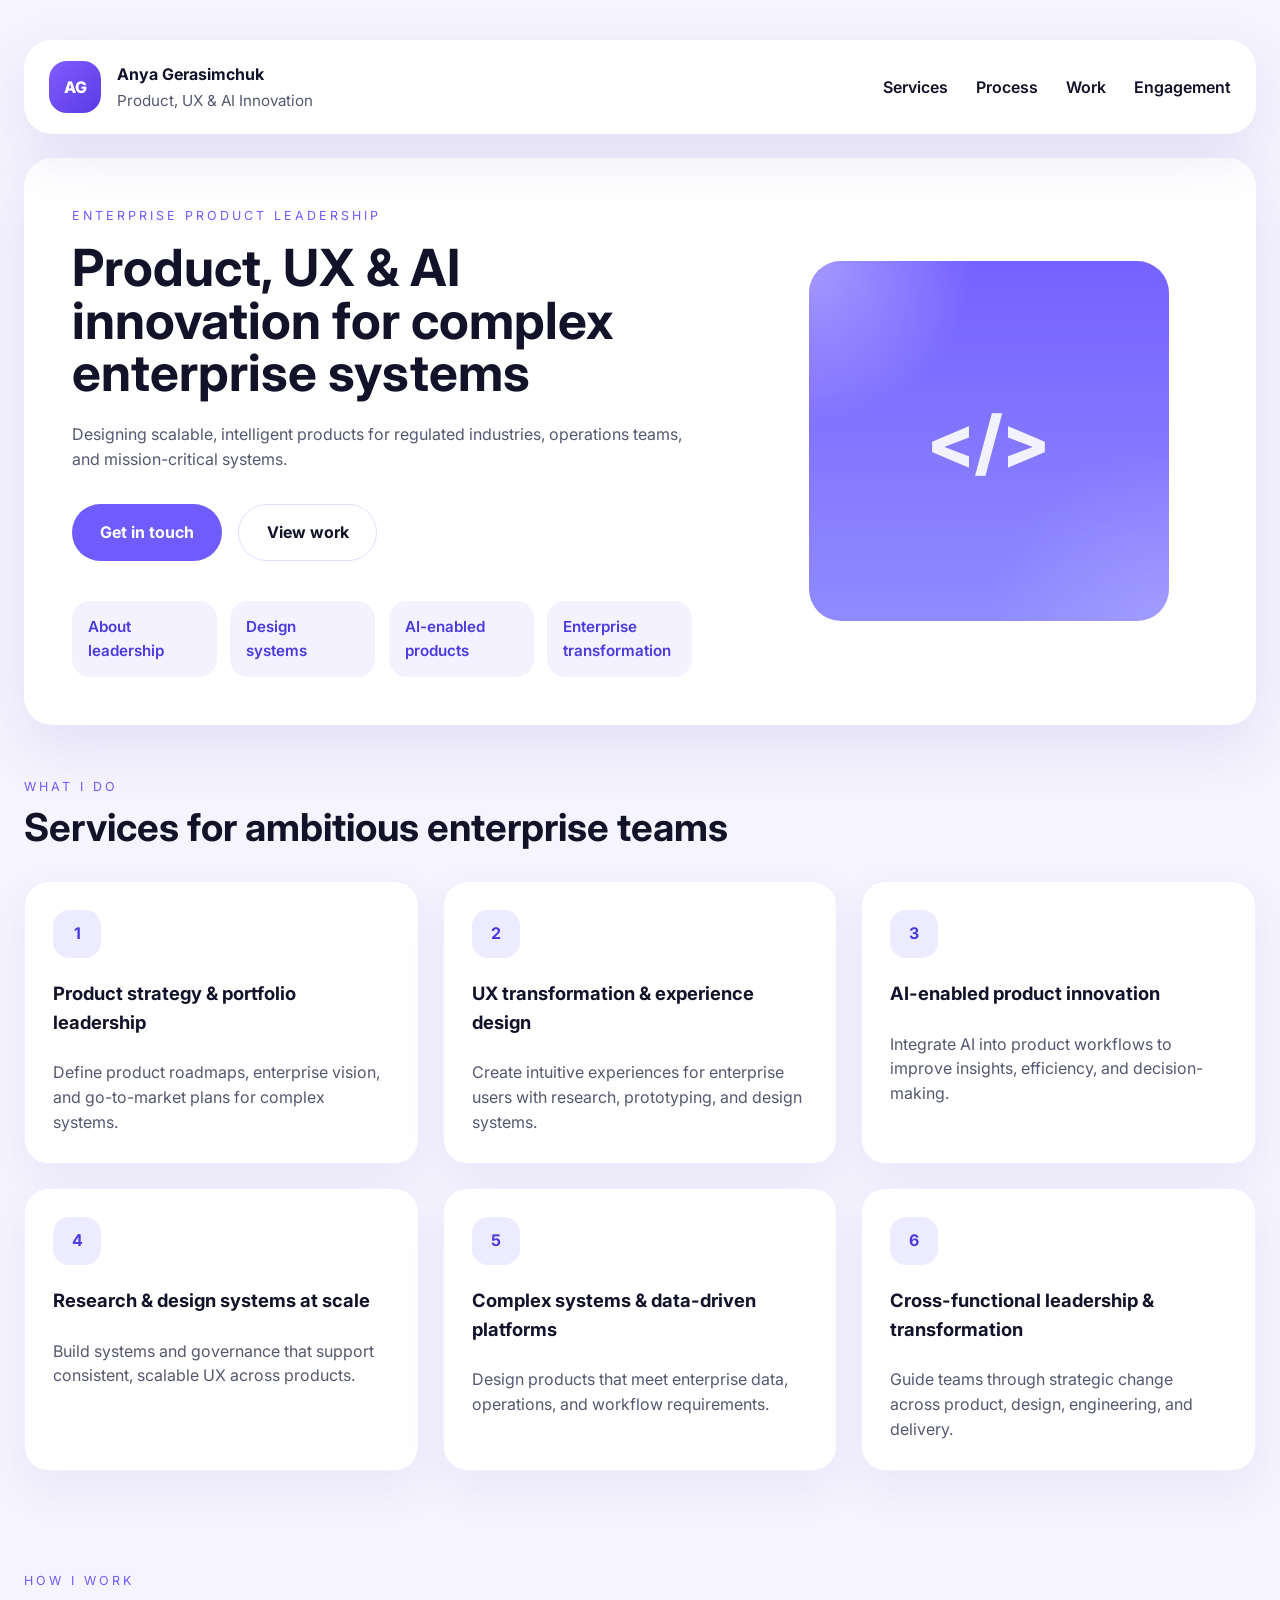
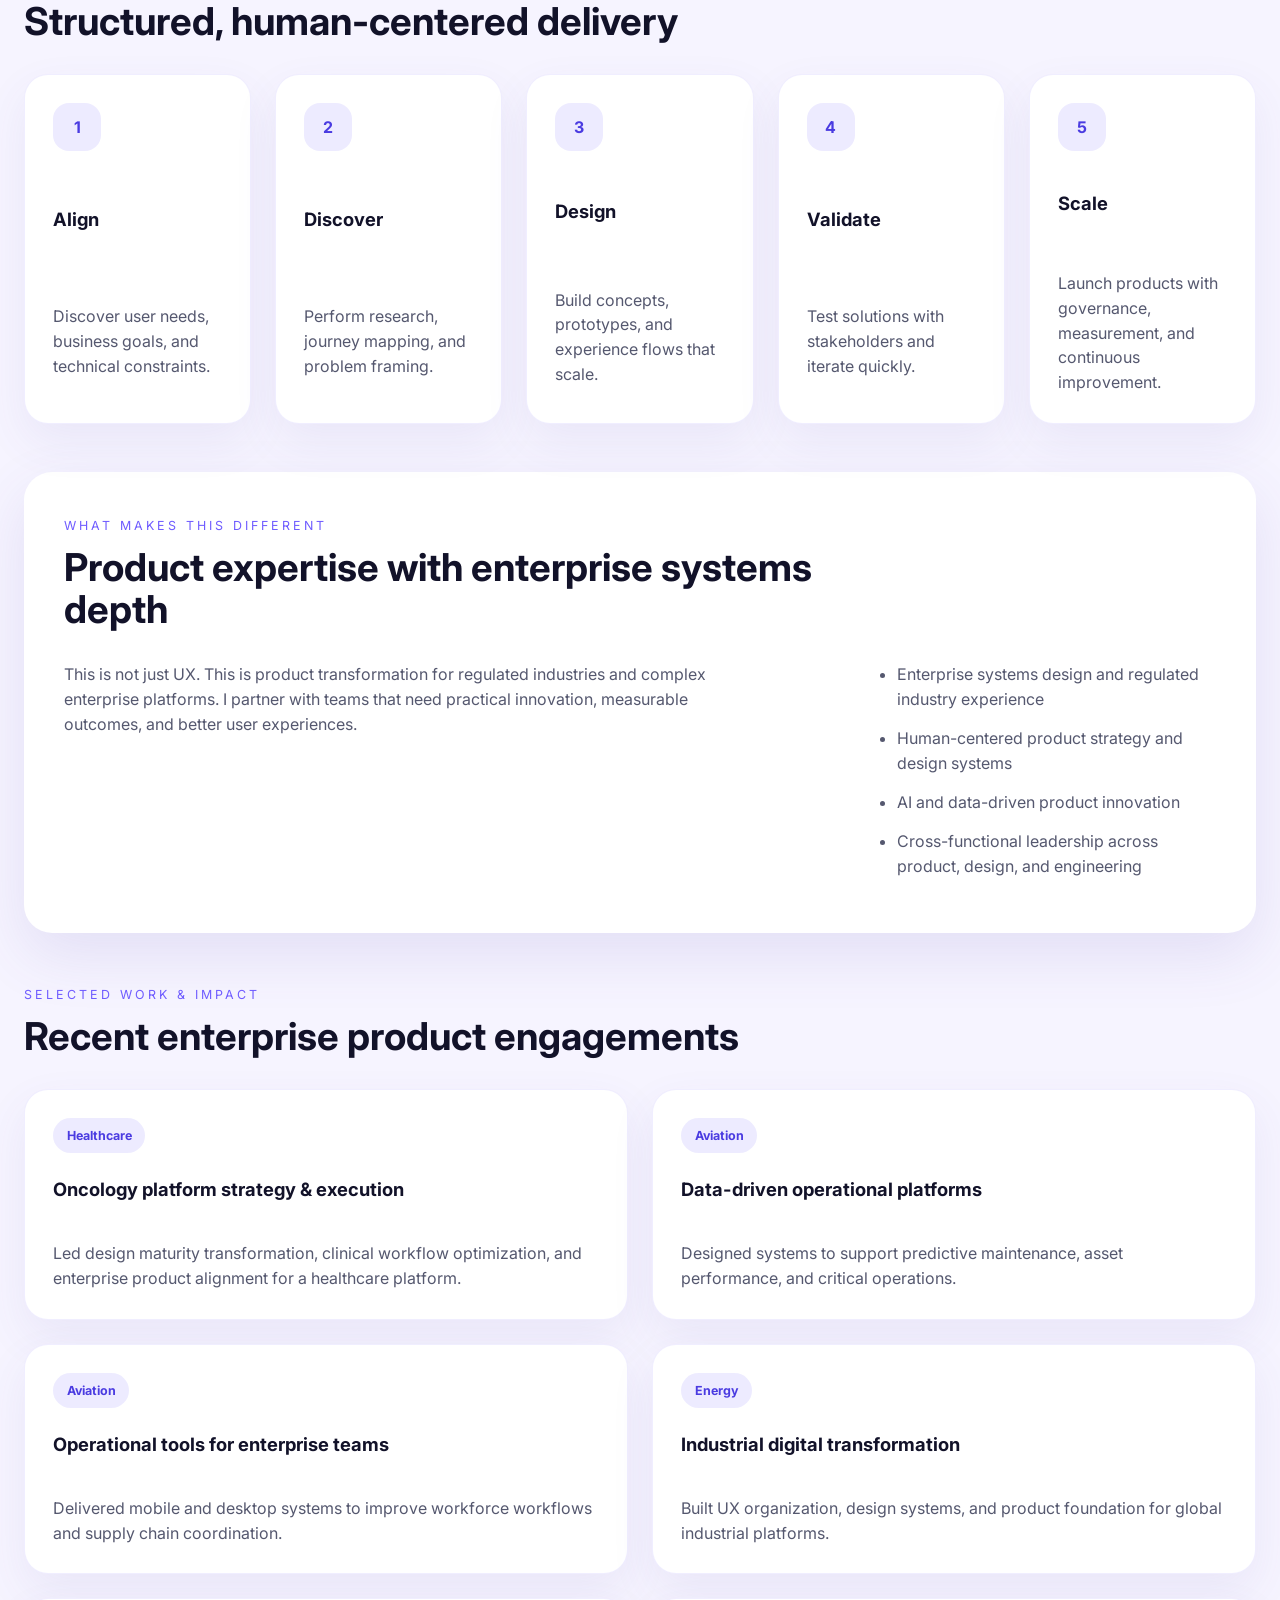
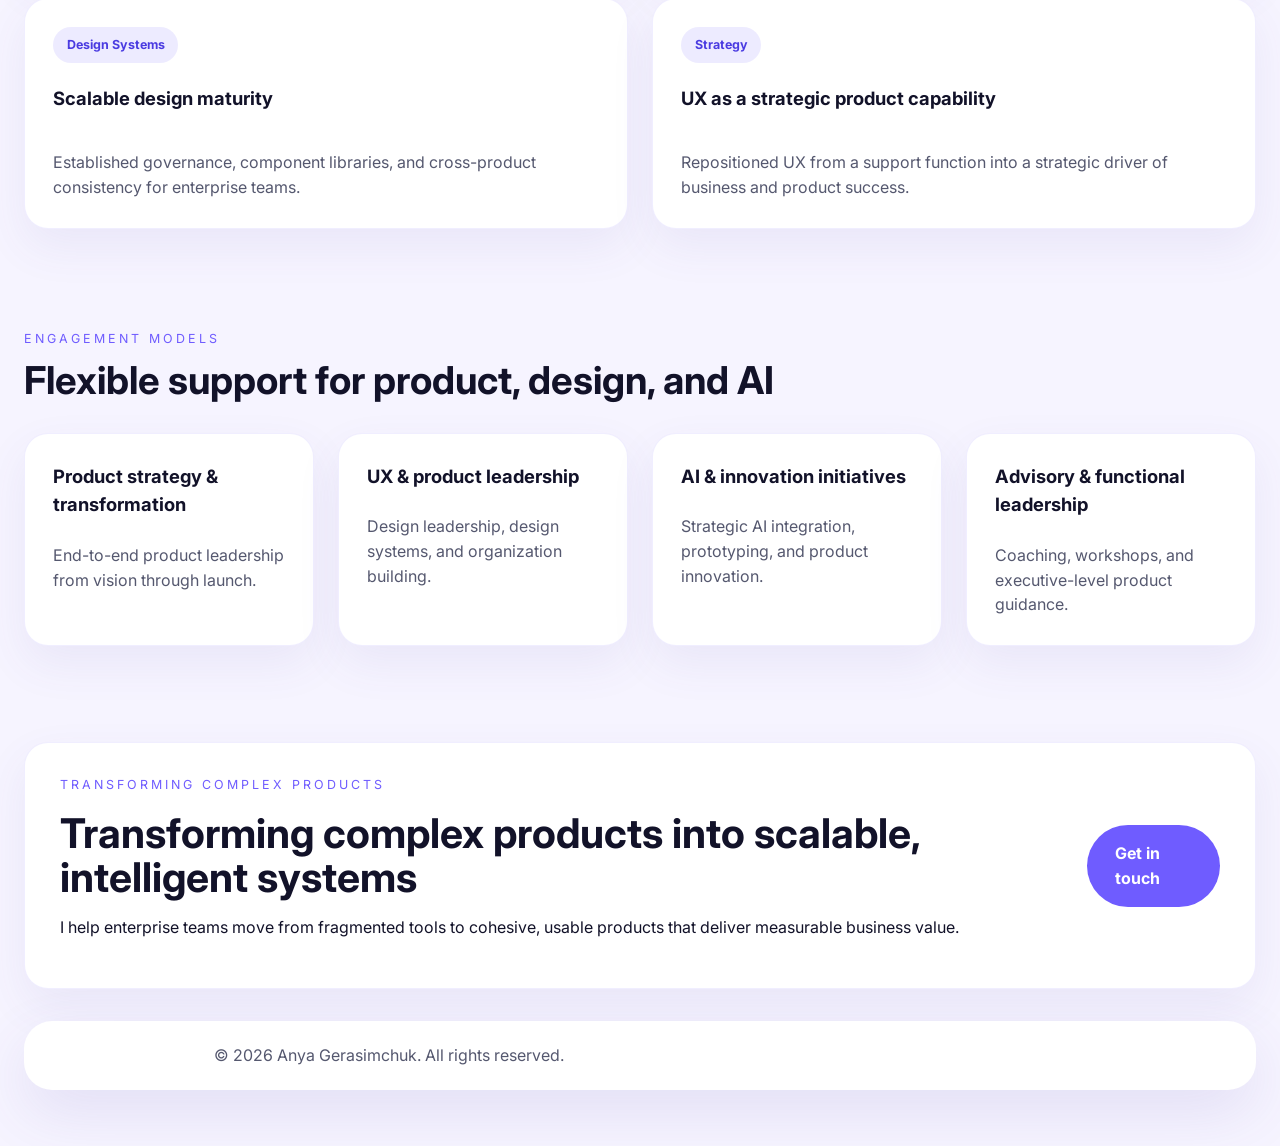
==== index.html @ 6229da32 "Initial commit" ====
<!DOCTYPE html>
<html lang="en">
  <head>
    <meta charset="UTF-8" />
    <meta name="viewport" content="width=device-width, initial-scale=1.0" />
    <title>Anya Gerasimchuk | Product, UX & AI Innovation</title>
    <link rel="preconnect" href="https://fonts.googleapis.com" />
    <link rel="preconnect" href="https://fonts.gstatic.com" crossorigin />
    <link
      href="https://fonts.googleapis.com/css2?family=Inter:wght@400;500;600;700;800&display=swap"
      rel="stylesheet"
    />
    <link rel="stylesheet" href="./styles.css" />
  </head>
  <body>
    <div class="page-shell">
      <header class="top-bar surface-card">
        <div class="brand">
          <div class="brand__mark">AG</div>
          <div>
            <p class="brand__name">Anya Gerasimchuk</p>
            <p class="brand__subtitle">Product, UX & AI Innovation</p>
          </div>
        </div>
        <nav class="top-nav">
          <a href="#services">Services</a>
          <a href="#process">Process</a>
          <a href="#work">Work</a>
          <a href="#engagement">Engagement</a>
        </nav>
      </header>

      <main>
        <section class="hero surface-card">
          <div class="hero__content">
            <p class="eyebrow">Enterprise product leadership</p>
            <h1>Product, UX & AI innovation for complex enterprise systems</h1>
            <p class="hero__text">
              Designing scalable, intelligent products for regulated industries,
              operations teams, and mission-critical systems.
            </p>
            <div class="hero__actions">
              <a href="#contact" class="button button--primary">Get in touch</a>
              <a href="#work" class="button button--secondary">View work</a>
            </div>
            <div class="hero__links">
              <span>About leadership</span>
              <span>Design systems</span>
              <span>AI-enabled products</span>
              <span>Enterprise transformation</span>
            </div>
          </div>
          <div class="hero__visual">
            <div class="visual-card">
              <div class="visual-card__icon">&lt;/&gt;</div>
            </div>
          </div>
        </section>

        <section id="services" class="section">
          <div class="section__header">
            <span class="eyebrow">What I Do</span>
            <h2>Services for ambitious enterprise teams</h2>
          </div>
          <div class="services-grid">
            <article class="service-card">
              <div class="service-card__icon">1</div>
              <h3>Product strategy & portfolio leadership</h3>
              <p>
                Define product roadmaps, enterprise vision, and go-to-market plans
                for complex systems.
              </p>
            </article>
            <article class="service-card">
              <div class="service-card__icon">2</div>
              <h3>UX transformation & experience design</h3>
              <p>
                Create intuitive experiences for enterprise users with research,
                prototyping, and design systems.
              </p>
            </article>
            <article class="service-card">
              <div class="service-card__icon">3</div>
              <h3>AI-enabled product innovation</h3>
              <p>
                Integrate AI into product workflows to improve insights, efficiency,
                and decision-making.
              </p>
            </article>
            <article class="service-card">
              <div class="service-card__icon">4</div>
              <h3>Research & design systems at scale</h3>
              <p>
                Build systems and governance that support consistent, scalable UX
                across products.
              </p>
            </article>
            <article class="service-card">
              <div class="service-card__icon">5</div>
              <h3>Complex systems & data-driven platforms</h3>
              <p>
                Design products that meet enterprise data, operations, and workflow
                requirements.
              </p>
            </article>
            <article class="service-card">
              <div class="service-card__icon">6</div>
              <h3>Cross-functional leadership & transformation</h3>
              <p>
                Guide teams through strategic change across product, design,
                engineering, and delivery.
              </p>
            </article>
          </div>
        </section>

        <section id="process" class="section">
          <div class="section__header">
            <span class="eyebrow">How I Work</span>
            <h2>Structured, human-centered delivery</h2>
          </div>
          <div class="process-grid">
            <article class="process-card">
              <div class="process-card__number">1</div>
              <h3>Align</h3>
              <p>Discover user needs, business goals, and technical constraints.</p>
            </article>
            <article class="process-card">
              <div class="process-card__number">2</div>
              <h3>Discover</h3>
              <p>Perform research, journey mapping, and problem framing.</p>
            </article>
            <article class="process-card">
              <div class="process-card__number">3</div>
              <h3>Design</h3>
              <p>Build concepts, prototypes, and experience flows that scale.</p>
            </article>
            <article class="process-card">
              <div class="process-card__number">4</div>
              <h3>Validate</h3>
              <p>Test solutions with stakeholders and iterate quickly.</p>
            </article>
            <article class="process-card">
              <div class="process-card__number">5</div>
              <h3>Scale</h3>
              <p>Launch products with governance, measurement, and continuous improvement.</p>
            </article>
          </div>
        </section>

        <section class="section surface-card difference-section">
          <div class="section__header">
            <span class="eyebrow">What Makes This Different</span>
            <h2>Product expertise with enterprise systems depth</h2>
          </div>
          <div class="difference-grid">
            <div>
              <p>
                This is not just UX. This is product transformation for regulated
                industries and complex enterprise platforms. I partner with teams
                that need practical innovation, measurable outcomes, and better
                user experiences.
              </p>
            </div>
            <ul>
              <li>Enterprise systems design and regulated industry experience</li>
              <li>Human-centered product strategy and design systems</li>
              <li>AI and data-driven product innovation</li>
              <li>Cross-functional leadership across product, design, and engineering</li>
            </ul>
          </div>
        </section>

        <section id="work" class="section">
          <div class="section__header">
            <span class="eyebrow">Selected Work & Impact</span>
            <h2>Recent enterprise product engagements</h2>
          </div>
          <div class="work-grid">
            <article class="work-card">
              <span class="work-tag">Healthcare</span>
              <h3>Oncology platform strategy & execution</h3>
              <p>
                Led design maturity transformation, clinical workflow optimization,
                and enterprise product alignment for a healthcare platform.
              </p>
            </article>
            <article class="work-card">
              <span class="work-tag">Aviation</span>
              <h3>Data-driven operational platforms</h3>
              <p>
                Designed systems to support predictive maintenance, asset
                performance, and critical operations.
              </p>
            </article>
            <article class="work-card">
              <span class="work-tag">Aviation</span>
              <h3>Operational tools for enterprise teams</h3>
              <p>
                Delivered mobile and desktop systems to improve workforce workflows
                and supply chain coordination.
              </p>
            </article>
            <article class="work-card">
              <span class="work-tag">Energy</span>
              <h3>Industrial digital transformation</h3>
              <p>
                Built UX organization, design systems, and product foundation for
                global industrial platforms.
              </p>
            </article>
            <article class="work-card">
              <span class="work-tag">Design Systems</span>
              <h3>Scalable design maturity</h3>
              <p>
                Established governance, component libraries, and cross-product
                consistency for enterprise teams.
              </p>
            </article>
            <article class="work-card">
              <span class="work-tag">Strategy</span>
              <h3>UX as a strategic product capability</h3>
              <p>
                Repositioned UX from a support function into a strategic driver of
                business and product success.
              </p>
            </article>
          </div>
        </section>

        <section id="engagement" class="section">
          <div class="section__header">
            <span class="eyebrow">Engagement Models</span>
            <h2>Flexible support for product, design, and AI</h2>
          </div>
          <div class="engagement-grid">
            <article class="engagement-card">
              <h3>Product strategy & transformation</h3>
              <p>End-to-end product leadership from vision through launch.</p>
            </article>
            <article class="engagement-card">
              <h3>UX & product leadership</h3>
              <p>Design leadership, design systems, and organization building.</p>
            </article>
            <article class="engagement-card">
              <h3>AI & innovation initiatives</h3>
              <p>Strategic AI integration, prototyping, and product innovation.</p>
            </article>
            <article class="engagement-card">
              <h3>Advisory & functional leadership</h3>
              <p>Coaching, workshops, and executive-level product guidance.</p>
            </article>
          </div>
        </section>

        <section id="contact" class="cta-card surface-card">
          <div>
            <p class="eyebrow">Transforming complex products</p>
            <h2>Transforming complex products into scalable, intelligent systems</h2>
            <p>
              I help enterprise teams move from fragmented tools to cohesive,
              usable products that deliver measurable business value.
            </p>
          </div>
          <a href="#contact" class="button button--primary">Get in touch</a>
        </section>
      </main>

      <footer class="footer surface-card">
        <p>© 2026 Anya Gerasimchuk. All rights reserved.</p>
      </footer>
    </div>
  </body>
</html>
---- styles.css ----
:root {
  --bg: #f6f4ff;
  --surface: #ffffff;
  --surface-soft: rgba(255, 255, 255, 0.72);
  --text: #121229;
  --muted: #55586f;
  --primary: #6f5cff;
  --primary-dark: #4a3be1;
  --border: rgba(111, 92, 255, 0.14);
  --shadow: 0 22px 60px rgba(87, 72, 176, 0.12);
  font-family: 'Inter', sans-serif;
  color: var(--text);
  background: radial-gradient(circle at top, rgba(111, 92, 255, 0.18), transparent 32%),
    linear-gradient(180deg, var(--bg) 0%, #ffffff 100%);
  line-height: 1.55;
  font-size: 16px;
}
* {
  box-sizing: border-box;
}
html {
  scroll-behavior: smooth;
}
body {
  margin: 0;
  min-height: 100vh;
  background: var(--bg);
}
a {
  color: inherit;
  text-decoration: none;
}
button,
input,
textarea {
  font: inherit;
}
.page-shell {
  width: min(1280px, 100%);
  margin: 0 auto;
  padding: 1.5rem;
}
.surface-card {
  background: var(--surface);
  border-radius: 28px;
  box-shadow: var(--shadow);
}
.top-bar {
  display: flex;
  align-items: center;
  justify-content: space-between;
  gap: 1rem;
  padding: 1.25rem 1.5rem;
  margin: 1rem 0 1.5rem;
  position: sticky;
  top: 0;
  backdrop-filter: blur(18px);
  border: 1px solid rgba(255, 255, 255, 0.65);
}
.brand {
  display: flex;
  align-items: center;
  gap: 1rem;
}
.brand__mark {
  width: 52px;
  height: 52px;
  border-radius: 18px;
  display: grid;
  place-items: center;
  font-weight: 800;
  color: white;
  background: linear-gradient(135deg, #7f5dff, #5a3be4);
}
.brand__name {
  margin: 0;
  font-weight: 700;
}
.brand__subtitle {
  margin: 0.15rem 0 0;
  color: var(--muted);
  font-size: 0.95rem;
}
.top-nav {
  display: flex;
  gap: 1.75rem;
  flex-wrap: wrap;
}
.top-nav a {
  color: var(--text);
  font-weight: 600;
  transition: color 150ms ease;
}
.top-nav a:hover {
  color: var(--primary);
}
.hero {
  display: grid;
  grid-template-columns: 1.2fr 0.8fr;
  gap: 2.5rem;
  padding: 3rem;
  align-items: center;
}
.hero__content {
  max-width: 620px;
}
.eyebrow {
  text-transform: uppercase;
  letter-spacing: 0.24em;
  font-size: 0.78rem;
  color: var(--primary);
  margin: 0 0 1rem;
}
.hero h1 {
  font-size: clamp(2.7rem, 4vw, 4.2rem);
  line-height: 1.02;
  margin: 0;
}
.hero__text,
.section__header p,
.service-card p,
.process-card p,
.difference-section p,
.work-card p,
.engagement-card p,
.footer p {
  margin: 1.5rem 0 0;
  color: var(--muted);
  max-width: 42rem;
}
.hero__actions {
  display: flex;
  flex-wrap: wrap;
  gap: 1rem;
  margin-top: 2rem;
}
.button {
  display: inline-flex;
  align-items: center;
  justify-content: center;
  padding: 0.95rem 1.7rem;
  border-radius: 999px;
  border: 1px solid transparent;
  font-weight: 700;
  transition: transform 180ms ease, background 180ms ease, color 180ms ease;
}
.button:hover {
  transform: translateY(-1px);
}
.button--primary {
  background: var(--primary);
  color: white;
}
.button--secondary {
  background: transparent;
  border-color: rgba(111, 92, 255, 0.2);
  color: var(--text);
}
.hero__links {
  display: grid;
  grid-template-columns: repeat(4, minmax(0, 1fr));
  gap: 0.85rem;
  margin-top: 2.5rem;
}
.hero__links span {
  display: inline-flex;
  padding: 0.9rem 1rem;
  border-radius: 18px;
  background: rgba(111, 92, 255, 0.08);
  color: var(--primary-dark);
  font-size: 0.95rem;
  font-weight: 600;
}
.hero__visual {
  display: grid;
  place-items: center;
}
.visual-card {
  width: min(100%, 360px);
  aspect-ratio: 1 / 1;
  border-radius: 32px;
  background: linear-gradient(180deg, rgba(111, 92, 255, 0.96), rgba(101, 95, 255, 0.72));
  display: grid;
  place-items: center;
  position: relative;
  overflow: hidden;
}
.visual-card::before {
  content: '';
  position: absolute;
  inset: 0;
  background: radial-gradient(circle at top left, rgba(255, 255, 255, 0.35), transparent 32%),
    radial-gradient(circle at bottom right, rgba(255, 255, 255, 0.16), transparent 35%);
}
.visual-card__icon {
  position: relative;
  z-index: 1;
  font-size: 4.5rem;
  color: rgba(255, 255, 255, 0.9);
  font-weight: 800;
}
.section {
  padding: 3rem 0;
}
.section__header {
  max-width: 760px;
  margin-bottom: 2rem;
}
.section__header h2 {
  font-size: clamp(2rem, 3vw, 2.8rem);
  margin: 0.55rem 0 0;
  line-height: 1.1;
}
.services-grid,
.process-grid,
.work-grid,
.engagement-grid,
.difference-grid {
  display: grid;
  gap: 1.5rem;
}
.services-grid {
  grid-template-columns: repeat(3, minmax(0, 1fr));
}
.service-card,
.process-card,
.work-card,
.engagement-card,
.cta-card {
  background: var(--surface);
  border: 1px solid rgba(111, 92, 255, 0.1);
  border-radius: 24px;
  padding: 1.75rem;
  box-shadow: 0 18px 45px rgba(89, 72, 167, 0.08);
}
.service-card__icon,
.process-card__number {
  width: 48px;
  height: 48px;
  display: grid;
  place-items: center;
  border-radius: 16px;
  background: rgba(111, 92, 255, 0.12);
  color: var(--primary-dark);
  font-weight: 700;
}
.service-card h3,
.process-card h3,
.work-card h3,
.engagement-card h3 {
  margin: 1.35rem 0 0.85rem;
  font-size: 1.15rem;
}
.process-grid {
  grid-template-columns: repeat(5, minmax(0, 1fr));
}
.process-card {
  display: grid;
  gap: 1rem;
}
.difference-section {
  padding: 2.5rem;
}
.difference-grid {
  grid-template-columns: 1.4fr 0.6fr;
  align-items: start;
}
.difference-grid p {
  margin: 0;
}
.difference-grid ul {
  padding-left: 1.2rem;
  margin: 0;
  list-style: disc;
  color: var(--muted);
}
.difference-grid li {
  margin-bottom: 0.9rem;
}
.work-grid {
  grid-template-columns: repeat(2, minmax(0, 1fr));
}
.work-card {
  display: grid;
}
.work-tag {
  display: inline-flex;
  align-items: center;
  justify-content: center;
  padding: 0.5rem 0.85rem;
  border-radius: 999px;
  background: rgba(111, 92, 255, 0.12);
  color: var(--primary-dark);
  font-size: 0.78rem;
  font-weight: 700;
  width: fit-content;
}
.engagement-grid {
  grid-template-columns: repeat(4, minmax(0, 1fr));
}
.engagement-card h3 {
  margin: 0 0 1rem;
}
.cta-card {
  display: flex;
  justify-content: space-between;
  align-items: center;
  padding: 2rem 2.2rem;
  gap: 1.5rem;
  margin: 3rem 0 0;
}
.cta-card h2 {
  margin: 0.8rem 0 0;
  font-size: clamp(2rem, 3.2vw, 2.8rem);
  line-height: 1.08;
}
.footer {
  padding: 1.4rem 1.8rem;
  margin: 2rem 0 2rem;
  text-align: center;
}
.footer p {
  margin: 0;
  color: var(--muted);
}
@media (max-width: 1080px) {
  .hero {
    grid-template-columns: 1fr;
  }
  .hero__links {
    grid-template-columns: repeat(2, minmax(0, 1fr));
  }
  .difference-grid,
  .engagement-grid {
    grid-template-columns: 1fr;
  }
}
@media (max-width: 860px) {
  .page-shell {
    padding: 1rem;
  }
  .top-bar {
    flex-direction: column;
    align-items: stretch;
  }
  .services-grid,
  .work-grid,
  .process-grid {
    grid-template-columns: 1fr;
  }
  .process-grid {
    grid-template-columns: repeat(2, minmax(0, 1fr));
  }
  .cta-card {
    flex-direction: column;
    align-items: stretch;
  }
}
@media (max-width: 640px) {
  .hero__links {
    grid-template-columns: 1fr;
  }
  .process-grid {
    grid-template-columns: 1fr;
  }
  .top-nav {
    justify-content: space-between;
  }
  .hero h1 {
    font-size: 2.4rem;
  }
}
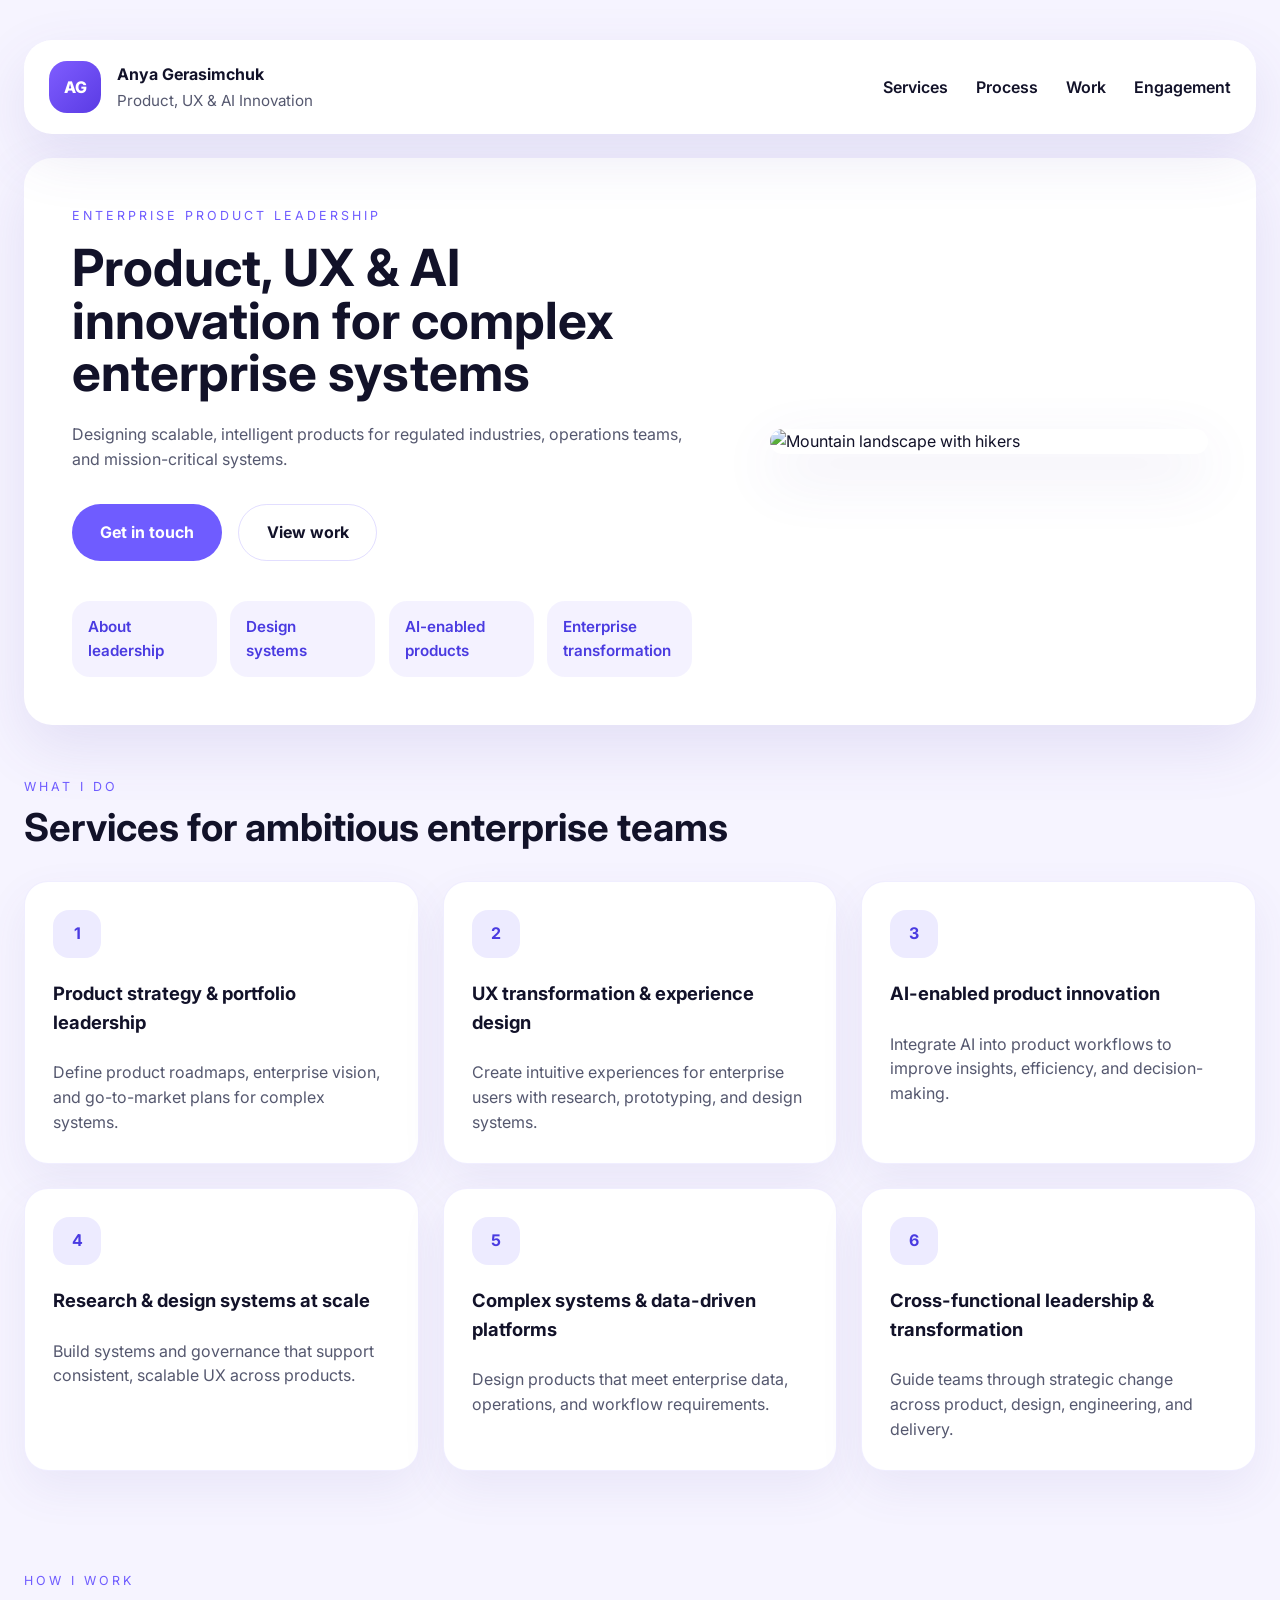
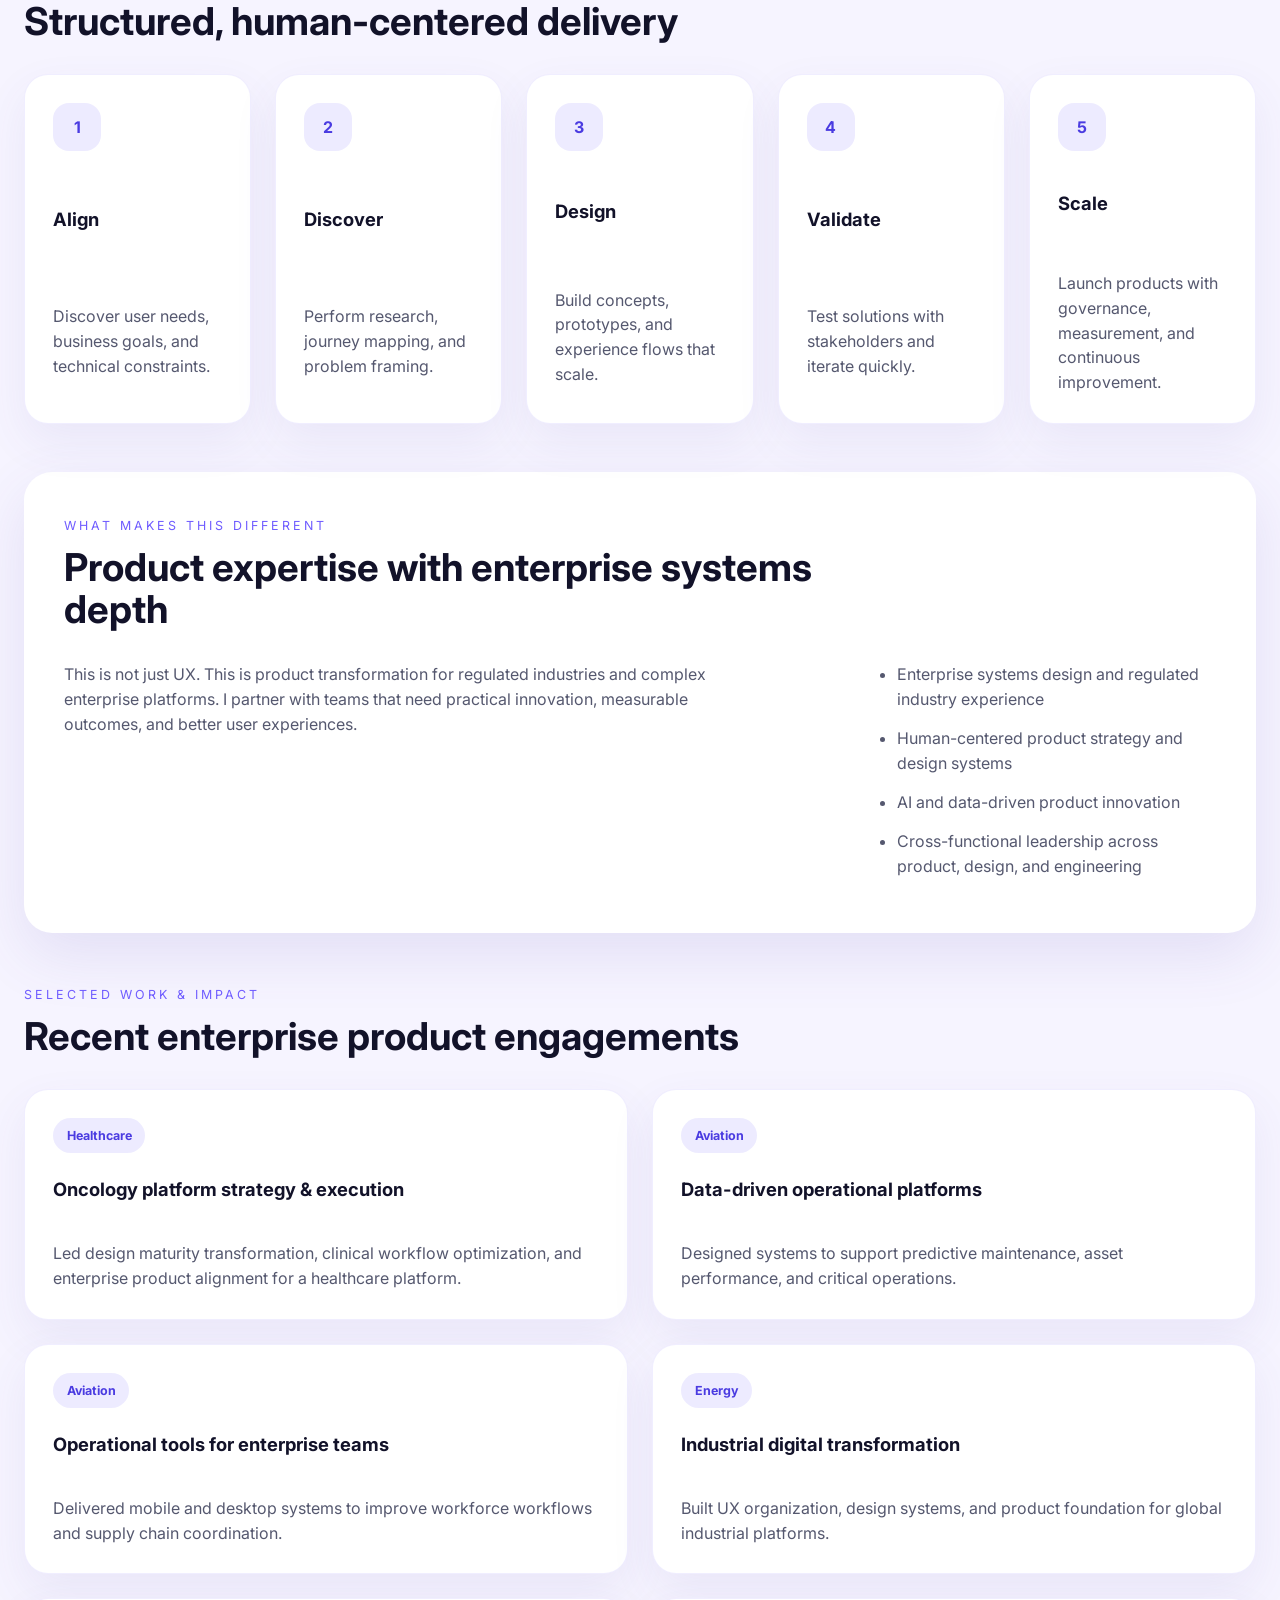
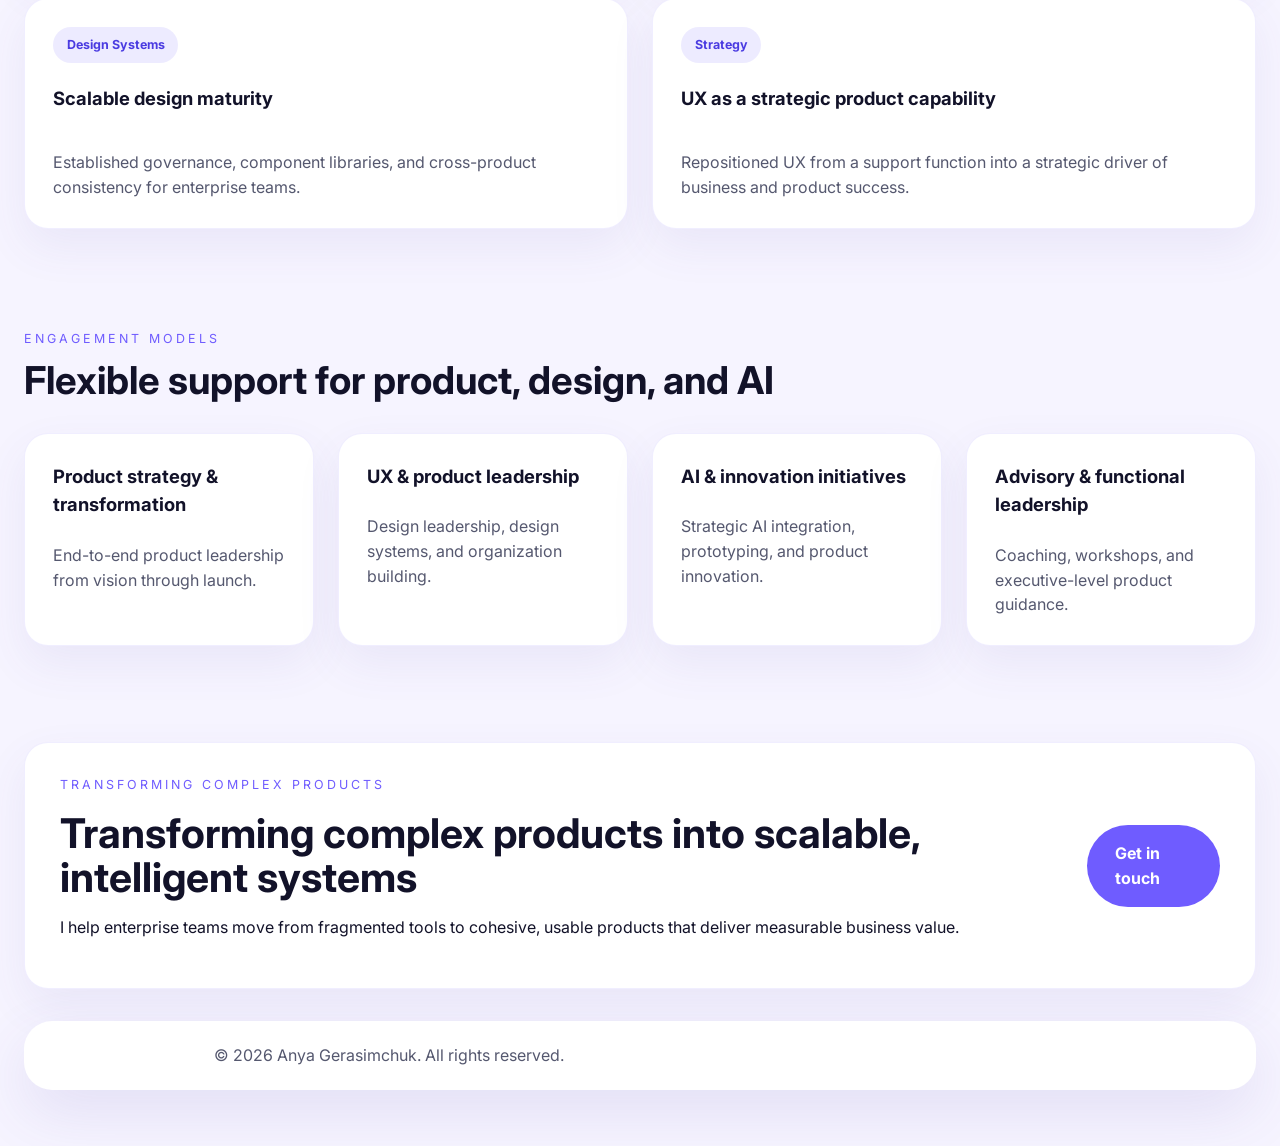
==== commit 8c0be8d1: "update site" ====
--- a/index.html
+++ b/index.html
@@ -51,9 +51,7 @@
             </div>
           </div>
           <div class="hero__visual">
-            <div class="visual-card">
-              <div class="visual-card__icon">&lt;/&gt;</div>
-            </div>
+            <img src="./assets/hero.jpg" alt="Mountain landscape with hikers" class="hero__image" />
           </div>
         </section>
 
--- a/styles.css
+++ b/styles.css
@@ -175,29 +175,12 @@
   display: grid;
   place-items: center;
 }
-.visual-card {
-  width: min(100%, 360px);
-  aspect-ratio: 1 / 1;
+.hero__image {
+  width: min(100%, 560px);
   border-radius: 32px;
-  background: linear-gradient(180deg, rgba(111, 92, 255, 0.96), rgba(101, 95, 255, 0.72));
-  display: grid;
-  place-items: center;
-  position: relative;
-  overflow: hidden;
-}
-.visual-card::before {
-  content: '';
-  position: absolute;
-  inset: 0;
-  background: radial-gradient(circle at top left, rgba(255, 255, 255, 0.35), transparent 32%),
-    radial-gradient(circle at bottom right, rgba(255, 255, 255, 0.16), transparent 35%);
-}
-.visual-card__icon {
-  position: relative;
-  z-index: 1;
-  font-size: 4.5rem;
-  color: rgba(255, 255, 255, 0.9);
-  font-weight: 800;
+  object-fit: cover;
+  box-shadow: var(--shadow);
+  display: block;
 }
 .section {
   padding: 3rem 0;
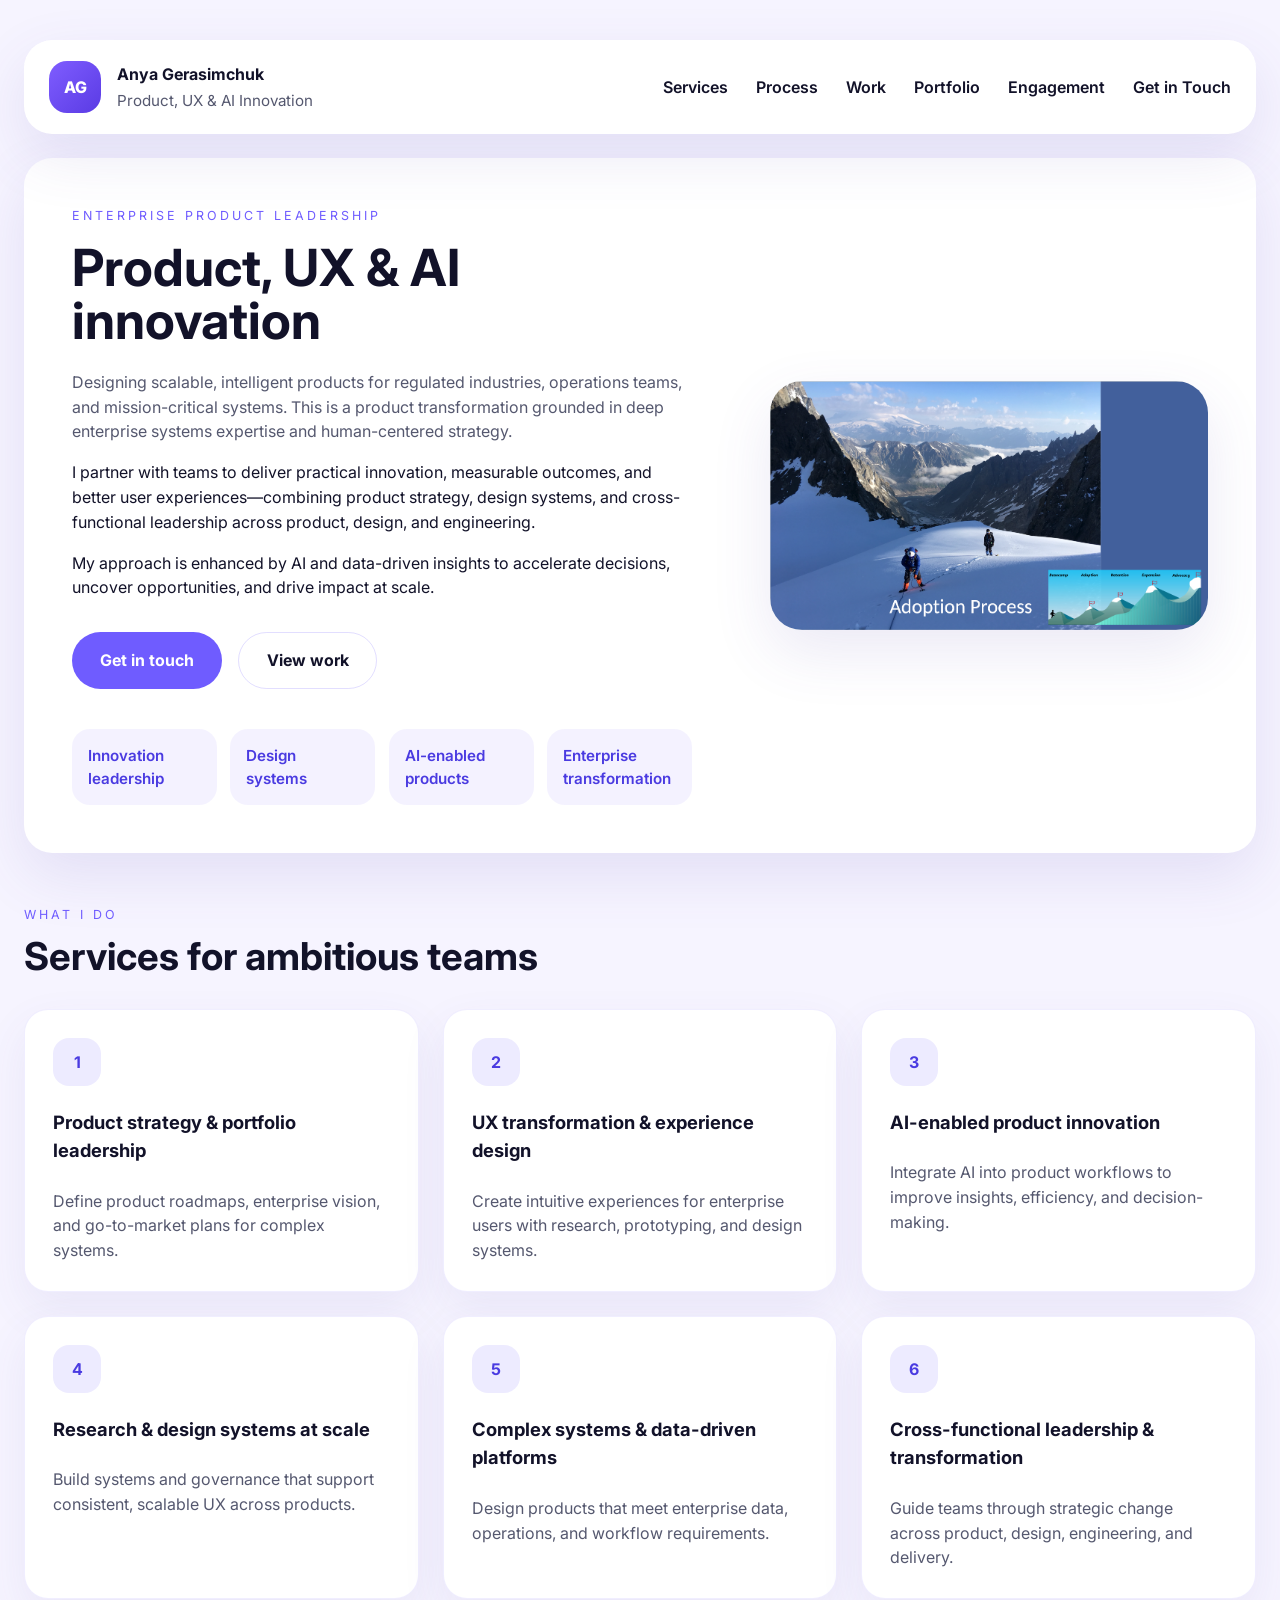
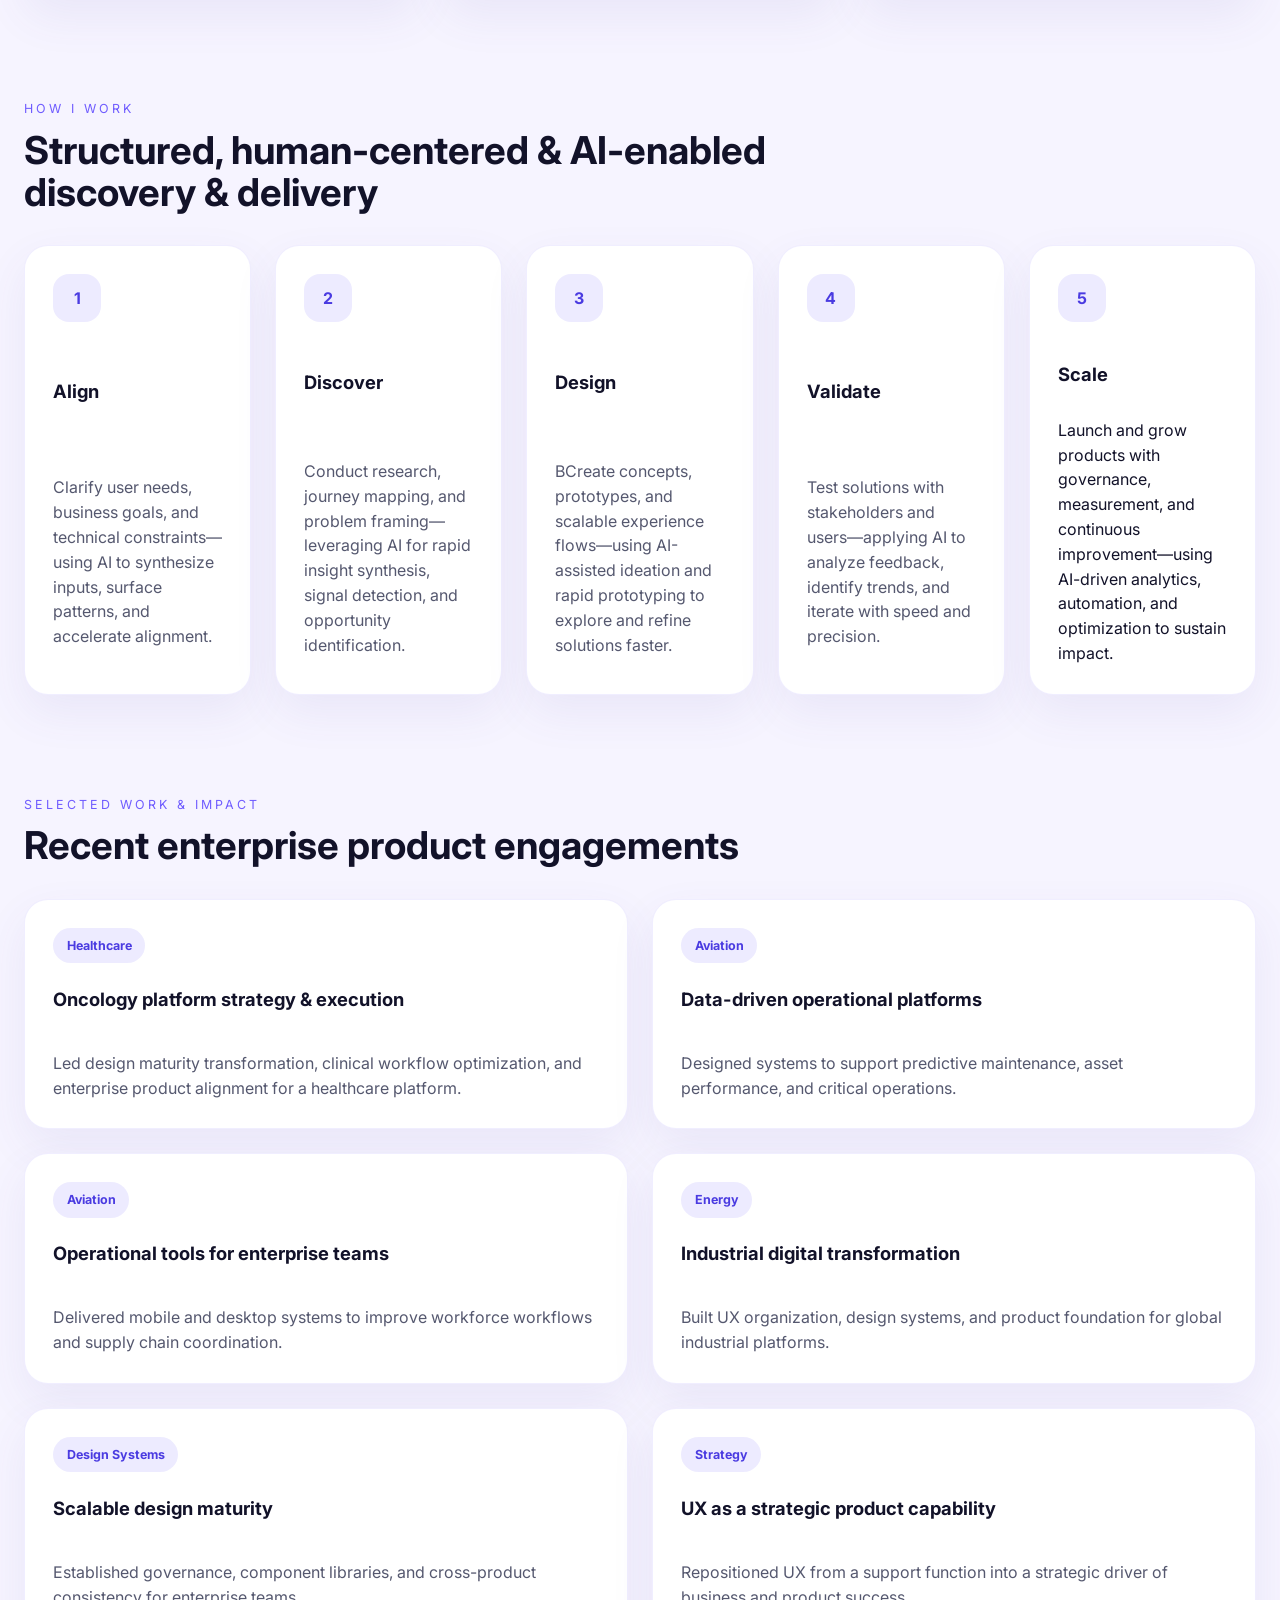
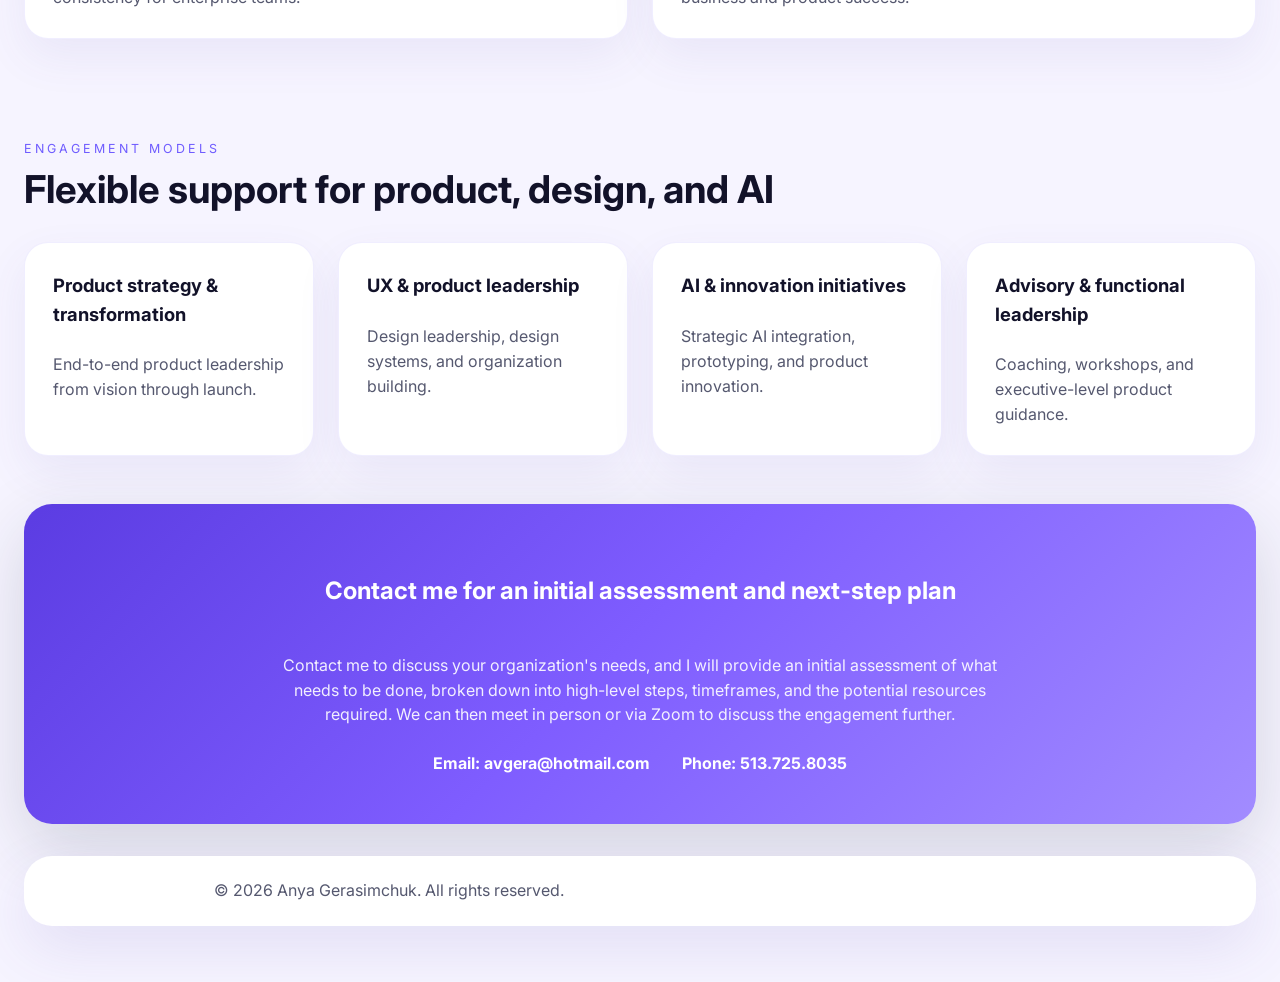
==== commit 107affcd: "update site" ====
--- a/index.html
+++ b/index.html
@@ -26,7 +26,9 @@
           <a href="#services">Services</a>
           <a href="#process">Process</a>
           <a href="#work">Work</a>
+          <a href="portfolio.html">Portfolio</a>
           <a href="#engagement">Engagement</a>
+          <a href="#get-in-touch">Get in Touch</a>
         </nav>
       </header>
 
@@ -34,31 +36,33 @@
         <section class="hero surface-card">
           <div class="hero__content">
             <p class="eyebrow">Enterprise product leadership</p>
-            <h1>Product, UX & AI innovation for complex enterprise systems</h1>
+            <h1>Product, UX & AI innovation</h1>
             <p class="hero__text">
-              Designing scalable, intelligent products for regulated industries,
-              operations teams, and mission-critical systems.
+              Designing scalable, intelligent products for regulated industries, operations teams, and mission-critical systems. This is a product transformation grounded in deep enterprise systems expertise and human-centered strategy.
+
+<p>I partner with teams to deliver practical innovation, measurable outcomes, and better user experiences—combining product strategy, design systems, and cross-functional leadership across product, design, and engineering.</p> My approach is enhanced by AI and data-driven insights to accelerate decisions, uncover opportunities, and drive impact at scale.
             </p>
             <div class="hero__actions">
               <a href="#contact" class="button button--primary">Get in touch</a>
               <a href="#work" class="button button--secondary">View work</a>
             </div>
             <div class="hero__links">
-              <span>About leadership</span>
+              <span>Innovation leadership</span>
               <span>Design systems</span>
               <span>AI-enabled products</span>
               <span>Enterprise transformation</span>
             </div>
           </div>
           <div class="hero__visual">
-            <img src="./assets/hero.jpg" alt="Mountain landscape with hikers" class="hero__image" />
-          </div>
-        </section>
+            <img src="./assets/hero.png" alt="Mountain landscape with hikers" class="hero__image" />
+          </div>
+        </section>
+
 
         <section id="services" class="section">
           <div class="section__header">
             <span class="eyebrow">What I Do</span>
-            <h2>Services for ambitious enterprise teams</h2>
+            <h2>Services for ambitious teams</h2>
           </div>
           <div class="services-grid">
             <article class="service-card">
@@ -112,62 +116,42 @@
           </div>
         </section>
 
+
         <section id="process" class="section">
           <div class="section__header">
             <span class="eyebrow">How I Work</span>
-            <h2>Structured, human-centered delivery</h2>
+            <h2>Structured, human-centered & AI-enabled discovery & delivery</h2>
           </div>
           <div class="process-grid">
             <article class="process-card">
               <div class="process-card__number">1</div>
               <h3>Align</h3>
-              <p>Discover user needs, business goals, and technical constraints.</p>
+              <p>Clarify user needs, business goals, and technical constraints—using AI to synthesize inputs, surface patterns, and accelerate alignment.</p>
             </article>
             <article class="process-card">
               <div class="process-card__number">2</div>
               <h3>Discover</h3>
-              <p>Perform research, journey mapping, and problem framing.</p>
+              <p>Conduct research, journey mapping, and problem framing—leveraging AI for rapid insight synthesis, signal detection, and opportunity identification.</p>
             </article>
             <article class="process-card">
               <div class="process-card__number">3</div>
               <h3>Design</h3>
-              <p>Build concepts, prototypes, and experience flows that scale.</p>
+              <p>BCreate concepts, prototypes, and scalable experience flows—using AI-assisted ideation and rapid prototyping to explore and refine solutions faster.</p>
             </article>
             <article class="process-card">
               <div class="process-card__number">4</div>
               <h3>Validate</h3>
-              <p>Test solutions with stakeholders and iterate quickly.</p>
+              <p>Test solutions with stakeholders and users—applying AI to analyze feedback, identify trends, and iterate with speed and precision.
             </article>
             <article class="process-card">
               <div class="process-card__number">5</div>
               <h3>Scale</h3>
-              <p>Launch products with governance, measurement, and continuous improvement.</p>
-            </article>
-          </div>
-        </section>
-
-        <section class="section surface-card difference-section">
-          <div class="section__header">
-            <span class="eyebrow">What Makes This Different</span>
-            <h2>Product expertise with enterprise systems depth</h2>
-          </div>
-          <div class="difference-grid">
-            <div>
-              <p>
-                This is not just UX. This is product transformation for regulated
-                industries and complex enterprise platforms. I partner with teams
-                that need practical innovation, measurable outcomes, and better
-                user experiences.
-              </p>
-            </div>
-            <ul>
-              <li>Enterprise systems design and regulated industry experience</li>
-              <li>Human-centered product strategy and design systems</li>
-              <li>AI and data-driven product innovation</li>
-              <li>Cross-functional leadership across product, design, and engineering</li>
-            </ul>
-          </div>
-        </section>
+              Launch and grow products with governance, measurement, and continuous improvement—using AI-driven analytics, automation, and optimization to sustain impact.
+            </article>
+          </div>
+        </section>
+
+       
 
         <section id="work" class="section">
           <div class="section__header">
@@ -226,7 +210,9 @@
           </div>
         </section>
 
-        <section id="engagement" class="section">
+        
+
+      <section id="engagement" class="section">
           <div class="section__header">
             <span class="eyebrow">Engagement Models</span>
             <h2>Flexible support for product, design, and AI</h2>
@@ -251,16 +237,17 @@
           </div>
         </section>
 
-        <section id="contact" class="cta-card surface-card">
-          <div>
-            <p class="eyebrow">Transforming complex products</p>
-            <h2>Transforming complex products into scalable, intelligent systems</h2>
-            <p>
-              I help enterprise teams move from fragmented tools to cohesive,
-              usable products that deliver measurable business value.
-            </p>
-          </div>
-          <a href="#contact" class="button button--primary">Get in touch</a>
+        <section id="get-in-touch" class="section surface-card contact-intro" >
+        
+          <div class="contact-intro__content">
+
+            <h1>Contact me for an initial assessment and next-step plan</h1>
+            <p>Contact me to discuss your organization's needs, and I will provide an initial assessment of what needs to be done, broken down into high-level steps, timeframes, and the potential resources required. We can then meet in person or via Zoom to discuss the engagement further.</p>
+            <div class="contact-details">
+              <p><strong>Email:</strong> avgera@hotmail.com</p>
+              <p><strong>Phone:</strong> 513.725.8035</p>
+            </div>
+          </div>
         </section>
       </main>
 
--- a/styles.css
+++ b/styles.css
@@ -198,17 +198,22 @@
 .process-grid,
 .work-grid,
 .engagement-grid,
+.skills-grid,
 .difference-grid {
   display: grid;
   gap: 1.5rem;
 }
 .services-grid {
+  grid-template-columns: repeat(3, minmax(0, 1fr));
+}
+.skills-grid {
   grid-template-columns: repeat(3, minmax(0, 1fr));
 }
 .service-card,
 .process-card,
 .work-card,
 .engagement-card,
+.skill-card,
 .cta-card {
   background: var(--surface);
   border: 1px solid rgba(111, 92, 255, 0.1);
@@ -230,9 +235,57 @@
 .service-card h3,
 .process-card h3,
 .work-card h3,
-.engagement-card h3 {
+.engagement-card h3,
+.skill-card h3 {
   margin: 1.35rem 0 0.85rem;
   font-size: 1.15rem;
+}
+.skill-card ul {
+  margin: 0;
+  padding-left: 1.2rem;
+}
+.skill-card li {
+  margin-bottom: 0.5rem;
+}
+.portfolio-section {
+  padding-top: 2.5rem;
+}
+.portfolio-intro {
+  margin: 0 0 1.75rem;
+  color: var(--muted);
+  max-width: 760px;
+}
+.portfolio-grid {
+  display: grid;
+  grid-template-columns: repeat(3, minmax(0, 1fr));
+  gap: 1.5rem;
+}
+.portfolio-card {
+  background: white;
+  border-radius: 24px;
+  overflow: hidden;
+  border: 1px solid rgba(111, 92, 255, 0.1);
+  box-shadow: 0 18px 36px rgba(89, 72, 167, 0.08);
+  display: grid;
+  gap: 0.85rem;
+}
+.portfolio-image {
+  width: 100%;
+  display: block;
+  object-fit: cover;
+  min-height: 220px;
+}
+.portfolio-caption {
+  padding: 1rem 1.2rem 1.2rem;
+}
+.portfolio-caption strong {
+  display: block;
+  margin-bottom: 0.45rem;
+}
+.portfolio-caption p {
+  margin: 0;
+  color: var(--muted);
+  line-height: 1.65;
 }
 .process-grid {
   grid-template-columns: repeat(5, minmax(0, 1fr));
@@ -259,6 +312,52 @@
 }
 .difference-grid li {
   margin-bottom: 0.9rem;
+}
+.contact-intro {
+  padding: 3rem 2rem;
+  text-align: center;
+  background: linear-gradient(135deg, #5b3ce2 0%, #7f5dff 48%, #a28cff 100%);
+  color: white;
+  border: none;
+}
+.contact-intro .section__header {
+  text-align: center;
+}
+.contact-intro .section__header h2 {
+  color: white;
+}
+.contact-intro__content {
+  display: grid;
+  justify-items: center;
+  gap: 1.5rem;
+}
+.contact-intro__content p {
+  margin: 0;
+  max-width: 720px;
+  color: rgba(255, 255, 255, 0.9);
+}
+.contact-details {
+  display: flex;
+  justify-content: center;
+  gap: 2rem;
+  flex-wrap: wrap;
+}
+.contact-details p {
+  margin: 0;
+  font-weight: 700;
+  color: white;
+}
+.contact-details strong {
+  color: #fff;
+}
+.contact-intro {
+  box-shadow: 0 24px 70px rgba(31, 41, 55, 0.16);
+}
+@media (max-width: 640px) {
+  .contact-details {
+    flex-direction: column;
+    gap: 1rem;
+  }
 }
 .work-grid {
   grid-template-columns: repeat(2, minmax(0, 1fr));
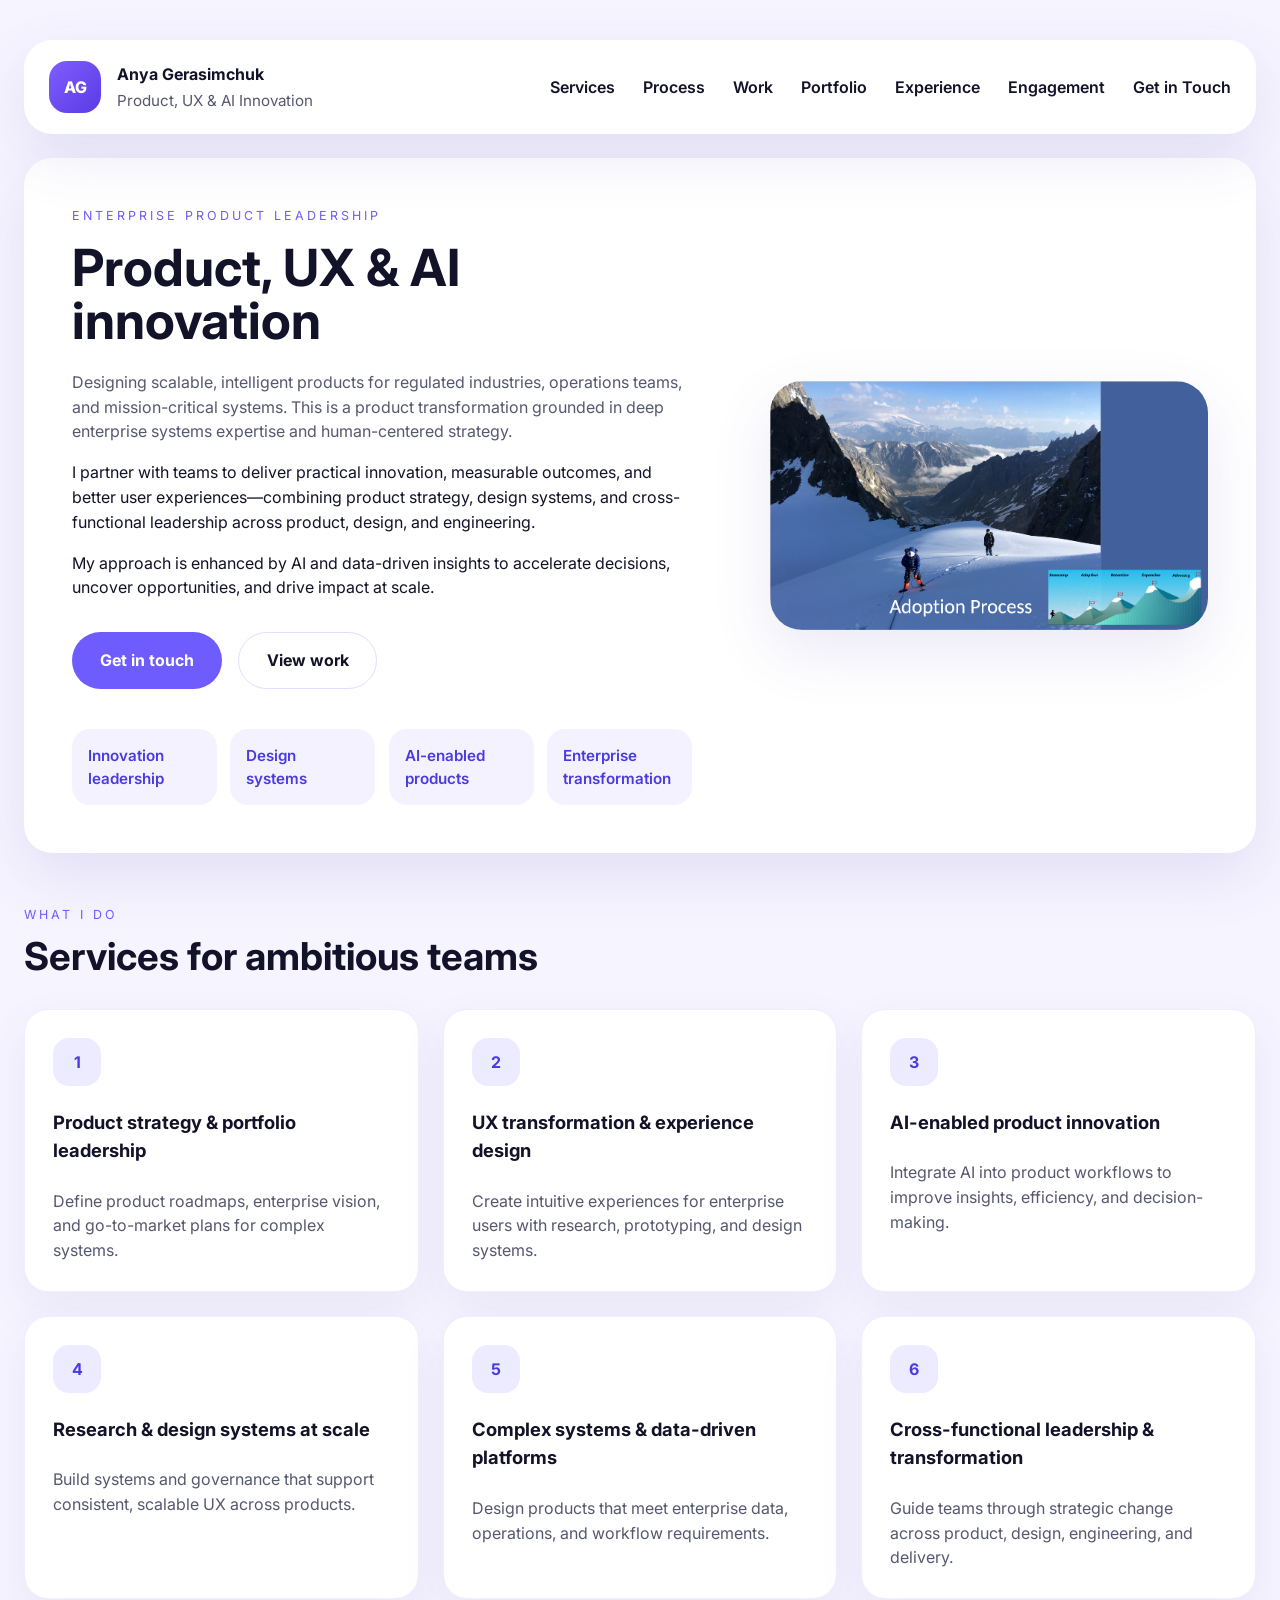
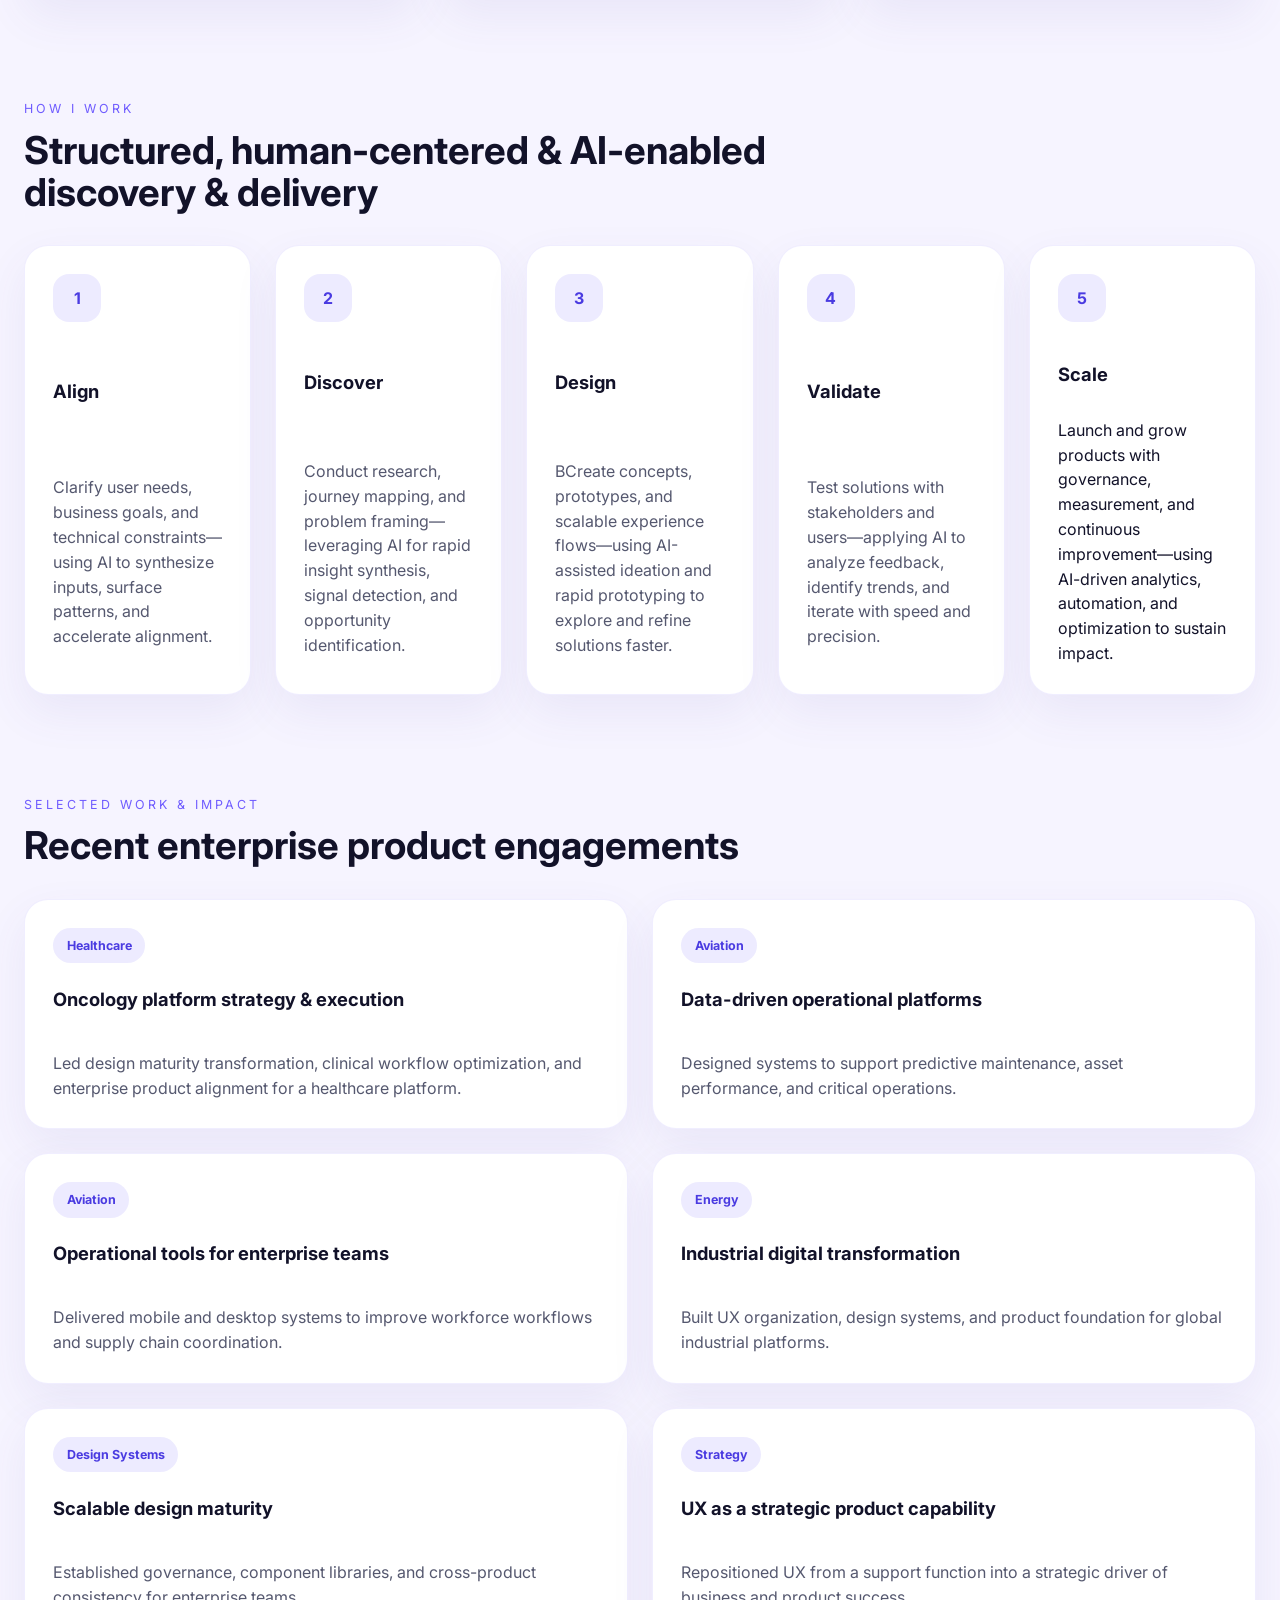
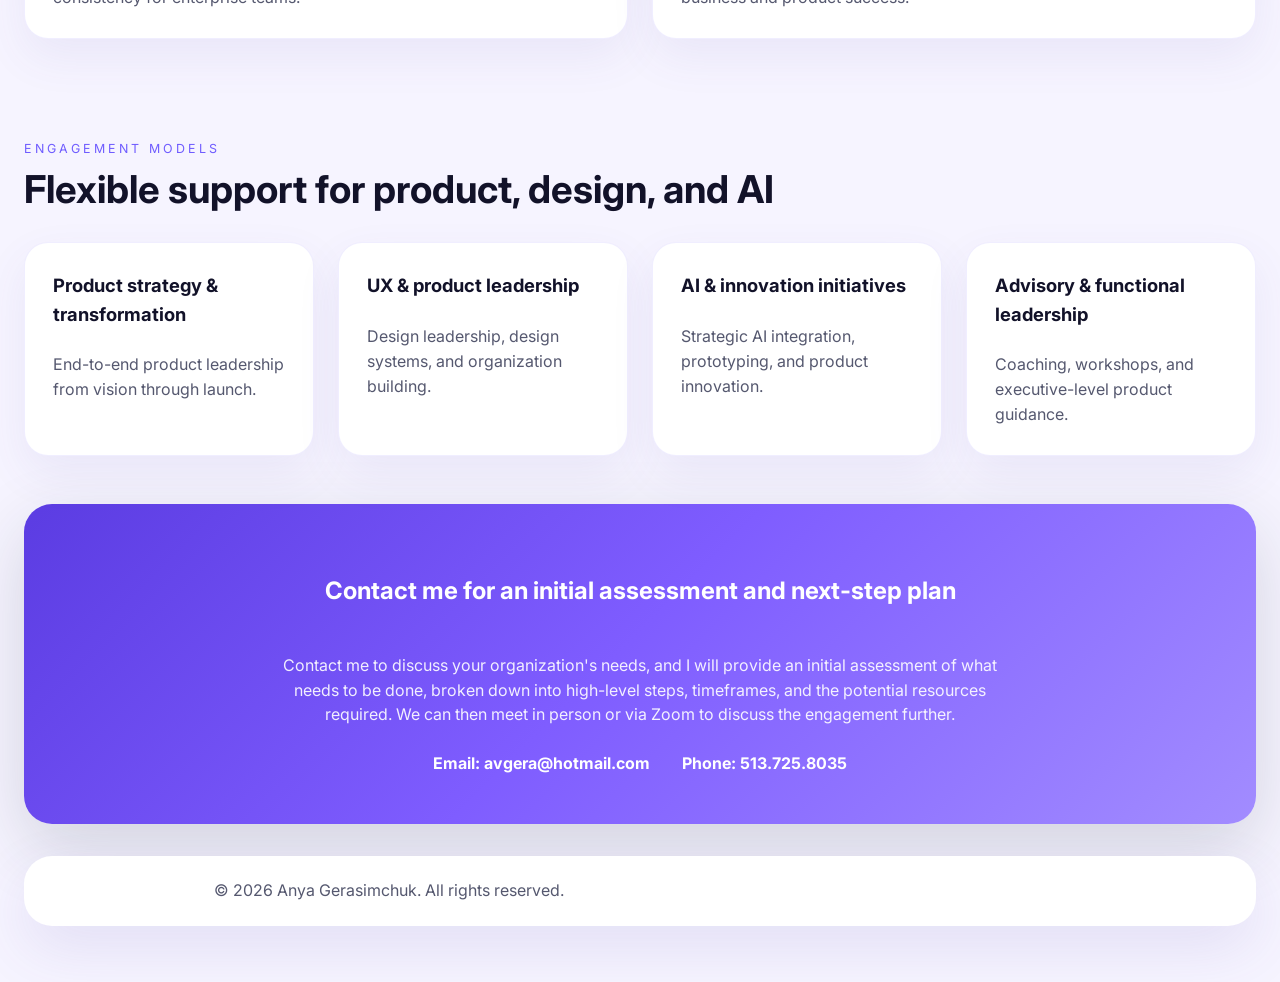
==== commit cf4e78b9: "update site" ====
--- a/index.html
+++ b/index.html
@@ -27,6 +27,7 @@
           <a href="#process">Process</a>
           <a href="#work">Work</a>
           <a href="portfolio.html">Portfolio</a>
+          <a href="work-experience.html">Experience</a>
           <a href="#engagement">Engagement</a>
           <a href="#get-in-touch">Get in Touch</a>
         </nav>
--- a/styles.css
+++ b/styles.css
@@ -278,6 +278,52 @@
 .portfolio-caption {
   padding: 1rem 1.2rem 1.2rem;
 }
+.portfolio-use-case {
+  margin-top: 2rem;
+}
+.use-case-grid {
+  display: grid;
+  grid-template-columns: 1.2fr 0.8fr;
+  gap: 2rem;
+  align-items: center;
+}
+.use-case-copy ul {
+  padding-left: 1.2rem;
+  margin: 1rem 0 0;
+  list-style: disc;
+  color: var(--muted);
+}
+.use-case-copy li {
+  margin-bottom: 0.85rem;
+}
+.use-case-note {
+  margin-top: 1.2rem;
+  color: var(--muted);
+}
+.use-case-media .portfolio-image {
+  min-height: 320px;
+}
+.portfolio-card-link {
+  display: grid;
+  gap: 0.85rem;
+  color: inherit;
+  text-decoration: none;
+}
+.portfolio-card-link__cta {
+  margin-top: 1rem;
+  display: inline-flex;
+  color: var(--primary);
+  font-weight: 700;
+}
+.portfolio-card--featured {
+  border-color: rgba(111, 92, 255, 0.18);
+}
+.portfolio-card--small {
+  padding: 1rem;
+}
+.portfolio-card--small .portfolio-caption {
+  padding: 0.9rem 1rem 1rem;
+}
 .portfolio-caption strong {
   display: block;
   margin-bottom: 0.45rem;
@@ -416,6 +462,9 @@
   .engagement-grid {
     grid-template-columns: 1fr;
   }
+  .use-case-grid {
+    grid-template-columns: 1fr;
+  }
 }
 @media (max-width: 860px) {
   .page-shell {
@@ -452,3 +501,215 @@
     font-size: 2.4rem;
   }
 }
+
+/* Work Experience Page Styles */
+.experience-intro {
+  padding: 2rem 0;
+}
+
+.intro-text {
+  font-size: 1.1rem;
+  font-weight: 500;
+  color: var(--primary);
+  margin-bottom: 1.5rem;
+}
+
+.specialization-grid {
+  display: grid;
+  grid-template-columns: 1fr 1fr;
+  gap: 2rem;
+  margin: 2rem 0;
+  padding: 1.5rem;
+  background: rgba(111, 92, 255, 0.04);
+  border-radius: 12px;
+  border: 1px solid var(--border);
+}
+
+.specialization-col {
+  display: flex;
+  flex-direction: column;
+  gap: 1rem;
+}
+
+.specialization-heading {
+  font-size: 0.95rem;
+  font-weight: 700;
+  text-transform: uppercase;
+  color: var(--primary);
+  letter-spacing: 0.5px;
+  margin: 0;
+}
+
+.specialization-list {
+  margin: 0;
+  padding-left: 1.25rem;
+  list-style: disc;
+  display: flex;
+  flex-direction: column;
+  gap: 0.5rem;
+}
+
+.specialization-list li {
+  color: var(--text);
+}
+
+.experience-item {
+  margin: 2.5rem 0;
+  padding: 2rem;
+  background: var(--surface-soft);
+  border-radius: 16px;
+  border: 1px solid var(--border);
+  transition: all 200ms ease;
+}
+
+.experience-item:hover {
+  background: var(--surface);
+  box-shadow: 0 8px 24px rgba(111, 92, 255, 0.08);
+}
+
+.job-header {
+  margin-bottom: 1.25rem;
+}
+
+.job-title {
+  font-size: 1.15rem;
+  font-weight: 700;
+  color: var(--text);
+  margin: 0 0 0.5rem 0;
+  letter-spacing: 0.3px;
+}
+
+.company-name {
+  font-size: 1rem;
+  font-weight: 600;
+  color: var(--primary);
+  margin: 0.25rem 0;
+}
+
+.job-dates {
+  font-size: 0.9rem;
+  color: var(--muted);
+  margin: 0.25rem 0 0 0;
+}
+
+.job-description {
+  color: var(--text);
+  margin: 1rem 0;
+  font-size: 0.95rem;
+  line-height: 1.6;
+}
+
+.job-section {
+  margin: 1.5rem 0;
+}
+
+.job-section-title {
+  font-size: 0.9rem;
+  font-weight: 700;
+  text-transform: uppercase;
+  color: var(--primary);
+  letter-spacing: 0.4px;
+  margin: 0 0 0.75rem 0;
+}
+
+.job-list {
+  margin: 0;
+  padding-left: 1.25rem;
+  list-style: disc;
+  display: flex;
+  flex-direction: column;
+  gap: 0.5rem;
+}
+
+.job-list li {
+  color: var(--text);
+  font-size: 0.95rem;
+  line-height: 1.5;
+}
+
+.focus-areas {
+  margin-top: 1.25rem;
+  padding: 1rem;
+  background: rgba(111, 92, 255, 0.06);
+  border-left: 3px solid var(--primary);
+  border-radius: 4px;
+  font-size: 0.9rem;
+  line-height: 1.6;
+  color: var(--text);
+}
+
+.credentials-grid {
+  display: grid;
+  grid-template-columns: 1fr 1fr;
+  gap: 2rem;
+  margin: 2rem 0;
+}
+
+.credential-section {
+  padding: 2rem;
+  background: var(--surface-soft);
+  border-radius: 16px;
+  border: 1px solid var(--border);
+}
+
+.credential-heading {
+  font-size: 1rem;
+  font-weight: 700;
+  text-transform: uppercase;
+  color: var(--primary);
+  letter-spacing: 0.4px;
+  margin: 0 0 1.5rem 0;
+}
+
+.credential-list {
+  margin: 0;
+  padding: 0;
+  list-style: none;
+  display: flex;
+  flex-direction: column;
+  gap: 1.25rem;
+}
+
+.credential-list li {
+  display: flex;
+  flex-direction: column;
+  gap: 0.25rem;
+}
+
+.credential-list strong {
+  color: var(--text);
+  font-weight: 600;
+}
+
+.credential-detail {
+  font-size: 0.9rem;
+  color: var(--muted);
+}
+
+.location-heading {
+  font-size: 1.25rem;
+  font-weight: 700;
+  color: var(--primary);
+  margin: 0;
+  text-align: center;
+}
+
+@media (max-width: 768px) {
+  .specialization-grid {
+    grid-template-columns: 1fr;
+    gap: 1.5rem;
+  }
+
+  .credentials-grid {
+    grid-template-columns: 1fr;
+    gap: 1.5rem;
+  }
+
+  .experience-item {
+    padding: 1.5rem;
+  }
+
+  .job-title {
+    font-size: 1rem;
+  }
+}
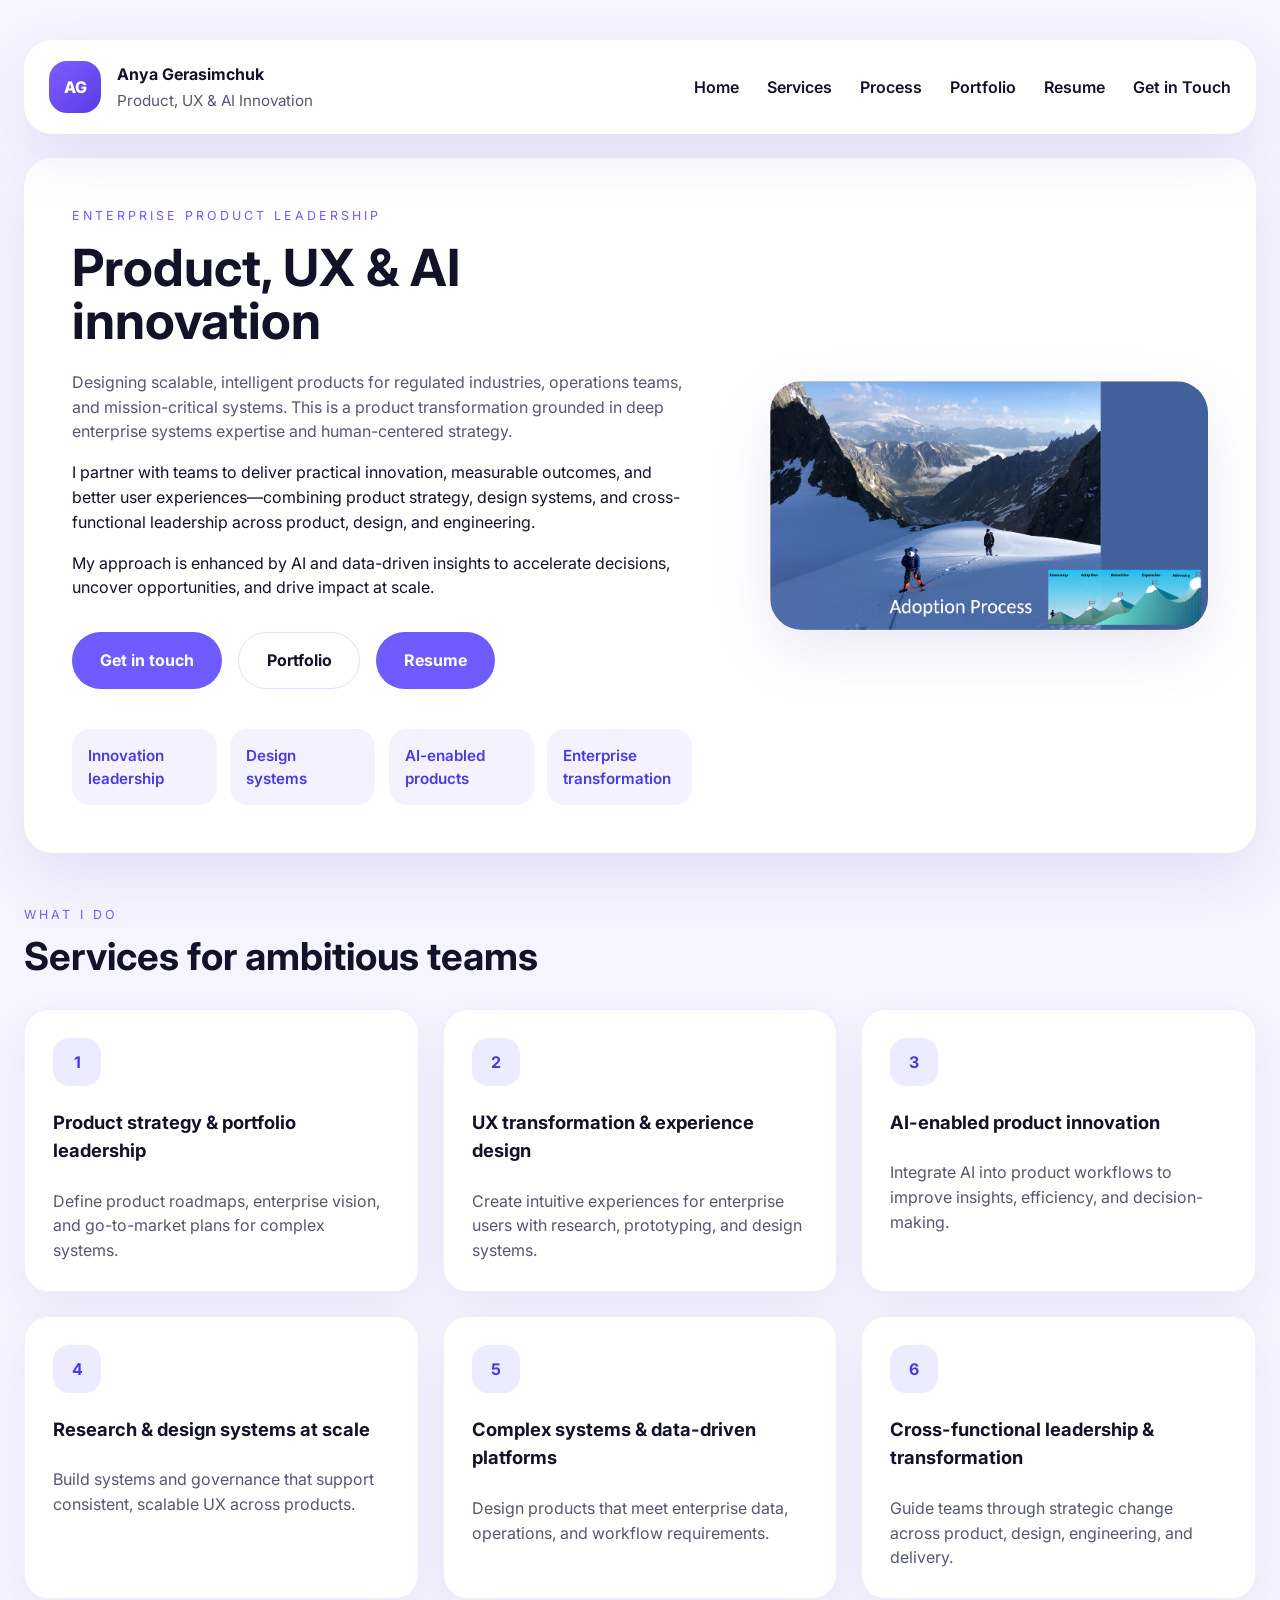
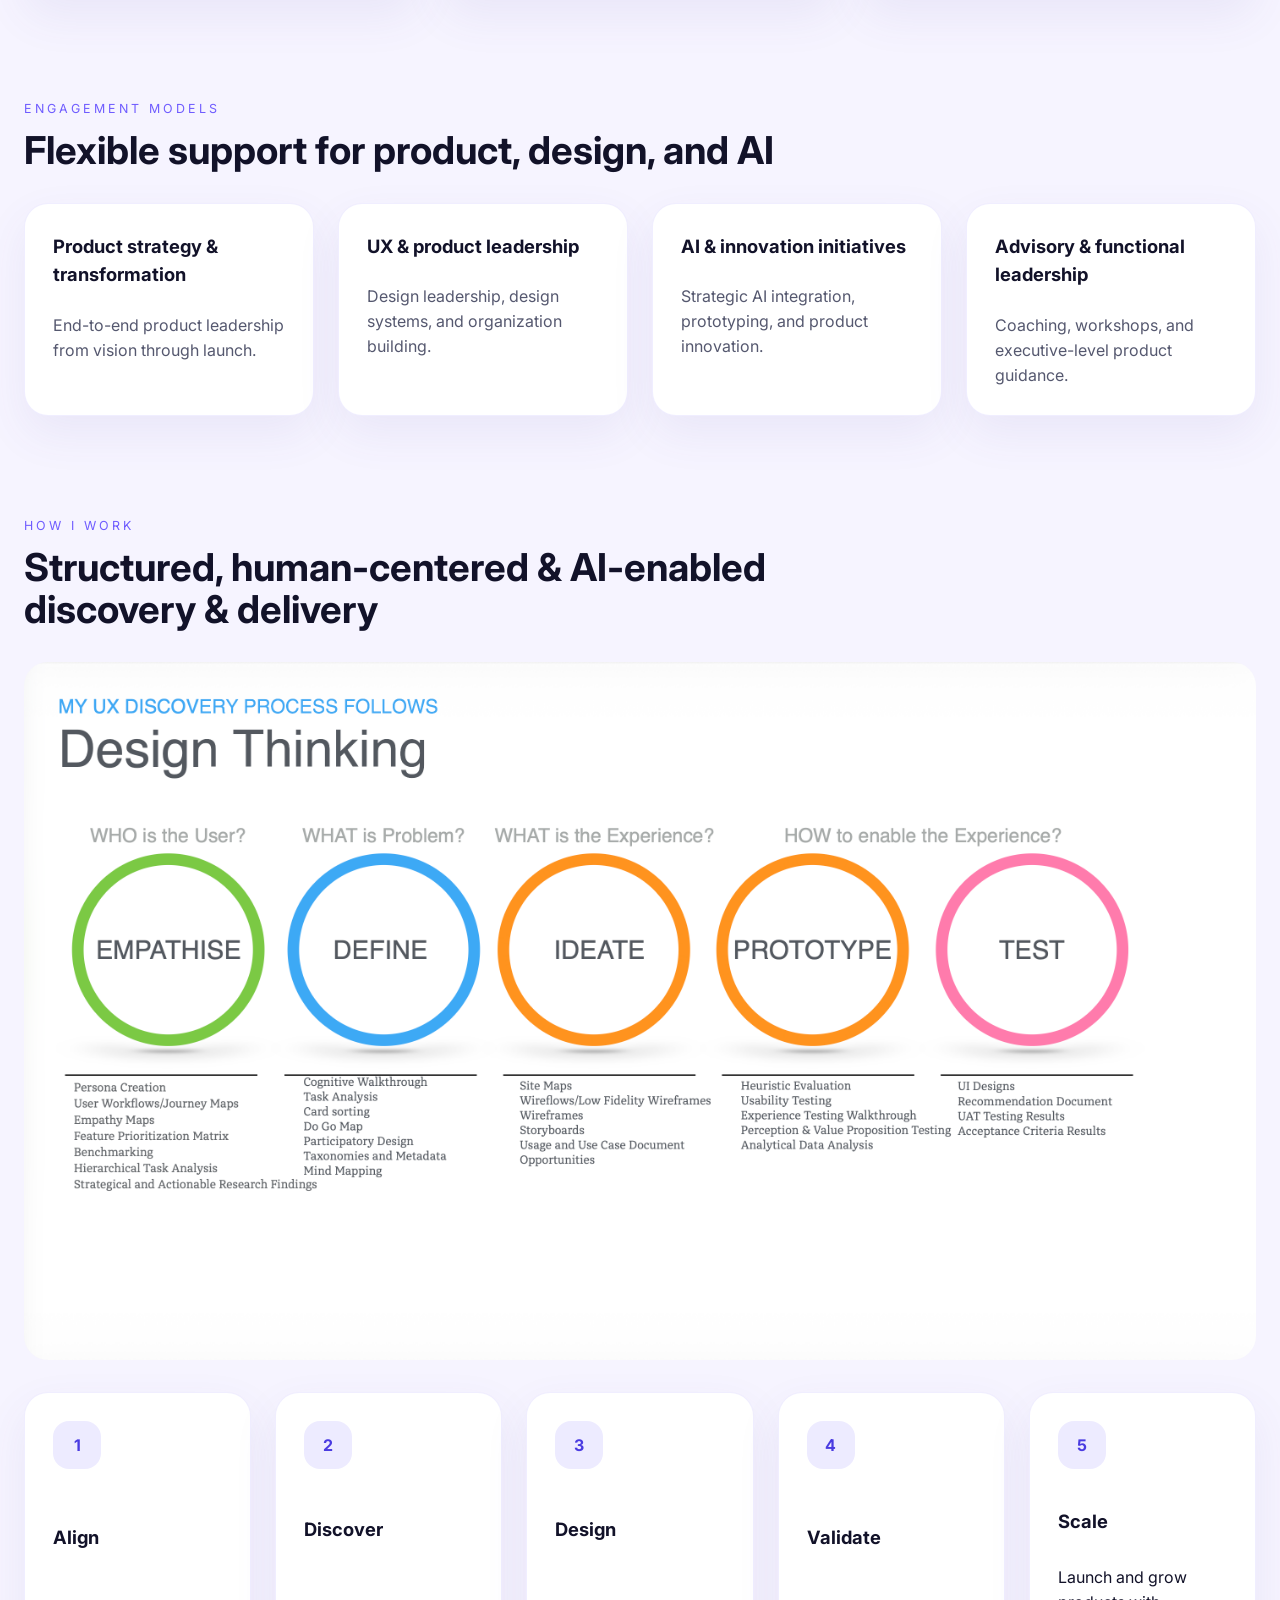
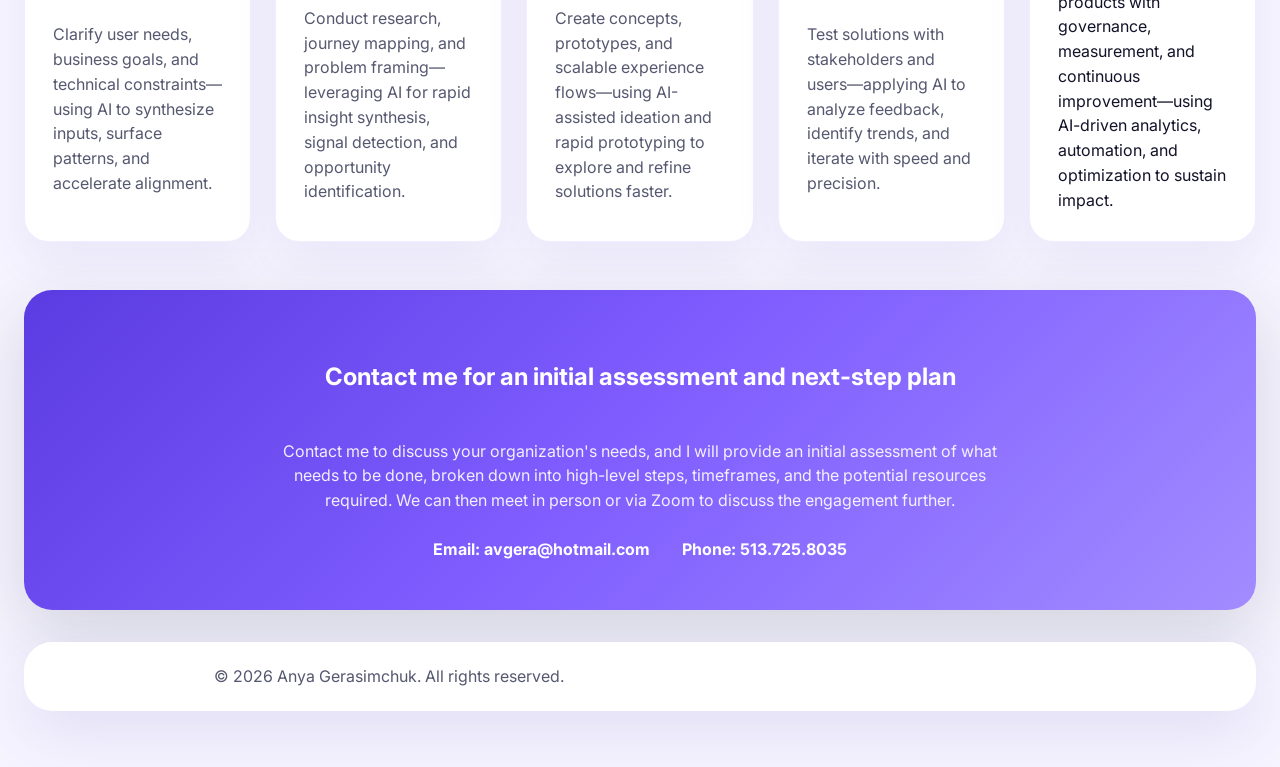
==== commit aebe920d: "update site" ====
--- a/index.html
+++ b/index.html
@@ -23,17 +23,18 @@
           </div>
         </div>
         <nav class="top-nav">
+          <a href="index.html">Home</a>
           <a href="#services">Services</a>
           <a href="#process">Process</a>
-          <a href="#work">Work</a>
           <a href="portfolio.html">Portfolio</a>
-          <a href="work-experience.html">Experience</a>
-          <a href="#engagement">Engagement</a>
+          <a href="work-experience.html">Resume</a>
+
           <a href="#get-in-touch">Get in Touch</a>
         </nav>
       </header>
 
       <main>
+        
         <section class="hero surface-card">
           <div class="hero__content">
             <p class="eyebrow">Enterprise product leadership</p>
@@ -44,9 +45,10 @@
 <p>I partner with teams to deliver practical innovation, measurable outcomes, and better user experiences—combining product strategy, design systems, and cross-functional leadership across product, design, and engineering.</p> My approach is enhanced by AI and data-driven insights to accelerate decisions, uncover opportunities, and drive impact at scale.
             </p>
             <div class="hero__actions">
-              <a href="#contact" class="button button--primary">Get in touch</a>
-              <a href="#work" class="button button--secondary">View work</a>
-            </div>
+              <a href="#get-in-touch" class="button button--primary">Get in touch</a>
+              <a href="portfolio.html" class="button button--secondary">Portfolio</a>
+              <a class="button button--primary" href="work-experience.html">Resume</a>
+          </div>
             <div class="hero__links">
               <span>Innovation leadership</span>
               <span>Design systems</span>
@@ -116,13 +118,39 @@
             </article>
           </div>
         </section>
-
+<section id="engagement" class="section">
+          <div class="section__header">
+            <span class="eyebrow">Engagement Models</span>
+            <h2>Flexible support for product, design, and AI</h2>
+          </div>
+          <div class="engagement-grid">
+            <article class="engagement-card">
+              <h3>Product strategy & transformation</h3>
+              <p>End-to-end product leadership from vision through launch.</p>
+            </article>
+            <article class="engagement-card">
+              <h3>UX & product leadership</h3>
+              <p>Design leadership, design systems, and organization building.</p>
+            </article>
+            <article class="engagement-card">
+              <h3>AI & innovation initiatives</h3>
+              <p>Strategic AI integration, prototyping, and product innovation.</p>
+            </article>
+            <article class="engagement-card">
+              <h3>Advisory & functional leadership</h3>
+              <p>Coaching, workshops, and executive-level product guidance.</p>
+            </article>
+          </div>
+        </section>
 
         <section id="process" class="section">
           <div class="section__header">
             <span class="eyebrow">How I Work</span>
             <h2>Structured, human-centered & AI-enabled discovery & delivery</h2>
           </div>
+          <div class="process-visual">
+            <img src="./assets/design-thinking.png" alt="Design Thinking process diagram" class="portfolio-image" />
+          </div>
           <div class="process-grid">
             <article class="process-card">
               <div class="process-card__number">1</div>
@@ -137,12 +165,12 @@
             <article class="process-card">
               <div class="process-card__number">3</div>
               <h3>Design</h3>
-              <p>BCreate concepts, prototypes, and scalable experience flows—using AI-assisted ideation and rapid prototyping to explore and refine solutions faster.</p>
+              <p>Create concepts, prototypes, and scalable experience flows—using AI-assisted ideation and rapid prototyping to explore and refine solutions faster.</p>
             </article>
             <article class="process-card">
               <div class="process-card__number">4</div>
               <h3>Validate</h3>
-              <p>Test solutions with stakeholders and users—applying AI to analyze feedback, identify trends, and iterate with speed and precision.
+              <p>Test solutions with stakeholders and users—applying AI to analyze feedback, identify trends, and iterate with speed and precision.</p>
             </article>
             <article class="process-card">
               <div class="process-card__number">5</div>
@@ -154,89 +182,9 @@
 
        
 
-        <section id="work" class="section">
-          <div class="section__header">
-            <span class="eyebrow">Selected Work & Impact</span>
-            <h2>Recent enterprise product engagements</h2>
-          </div>
-          <div class="work-grid">
-            <article class="work-card">
-              <span class="work-tag">Healthcare</span>
-              <h3>Oncology platform strategy & execution</h3>
-              <p>
-                Led design maturity transformation, clinical workflow optimization,
-                and enterprise product alignment for a healthcare platform.
-              </p>
-            </article>
-            <article class="work-card">
-              <span class="work-tag">Aviation</span>
-              <h3>Data-driven operational platforms</h3>
-              <p>
-                Designed systems to support predictive maintenance, asset
-                performance, and critical operations.
-              </p>
-            </article>
-            <article class="work-card">
-              <span class="work-tag">Aviation</span>
-              <h3>Operational tools for enterprise teams</h3>
-              <p>
-                Delivered mobile and desktop systems to improve workforce workflows
-                and supply chain coordination.
-              </p>
-            </article>
-            <article class="work-card">
-              <span class="work-tag">Energy</span>
-              <h3>Industrial digital transformation</h3>
-              <p>
-                Built UX organization, design systems, and product foundation for
-                global industrial platforms.
-              </p>
-            </article>
-            <article class="work-card">
-              <span class="work-tag">Design Systems</span>
-              <h3>Scalable design maturity</h3>
-              <p>
-                Established governance, component libraries, and cross-product
-                consistency for enterprise teams.
-              </p>
-            </article>
-            <article class="work-card">
-              <span class="work-tag">Strategy</span>
-              <h3>UX as a strategic product capability</h3>
-              <p>
-                Repositioned UX from a support function into a strategic driver of
-                business and product success.
-              </p>
-            </article>
-          </div>
-        </section>
-
         
 
-      <section id="engagement" class="section">
-          <div class="section__header">
-            <span class="eyebrow">Engagement Models</span>
-            <h2>Flexible support for product, design, and AI</h2>
-          </div>
-          <div class="engagement-grid">
-            <article class="engagement-card">
-              <h3>Product strategy & transformation</h3>
-              <p>End-to-end product leadership from vision through launch.</p>
-            </article>
-            <article class="engagement-card">
-              <h3>UX & product leadership</h3>
-              <p>Design leadership, design systems, and organization building.</p>
-            </article>
-            <article class="engagement-card">
-              <h3>AI & innovation initiatives</h3>
-              <p>Strategic AI integration, prototyping, and product innovation.</p>
-            </article>
-            <article class="engagement-card">
-              <h3>Advisory & functional leadership</h3>
-              <p>Coaching, workshops, and executive-level product guidance.</p>
-            </article>
-          </div>
-        </section>
+      
 
         <section id="get-in-touch" class="section surface-card contact-intro" >
         
--- a/styles.css
+++ b/styles.css
@@ -275,6 +275,12 @@
   object-fit: cover;
   min-height: 220px;
 }
+.process-visual {
+  margin: 2rem 0;
+}
+.process-visual .portfolio-image {
+  border-radius: 24px;
+}
 .portfolio-caption {
   padding: 1rem 1.2rem 1.2rem;
 }
